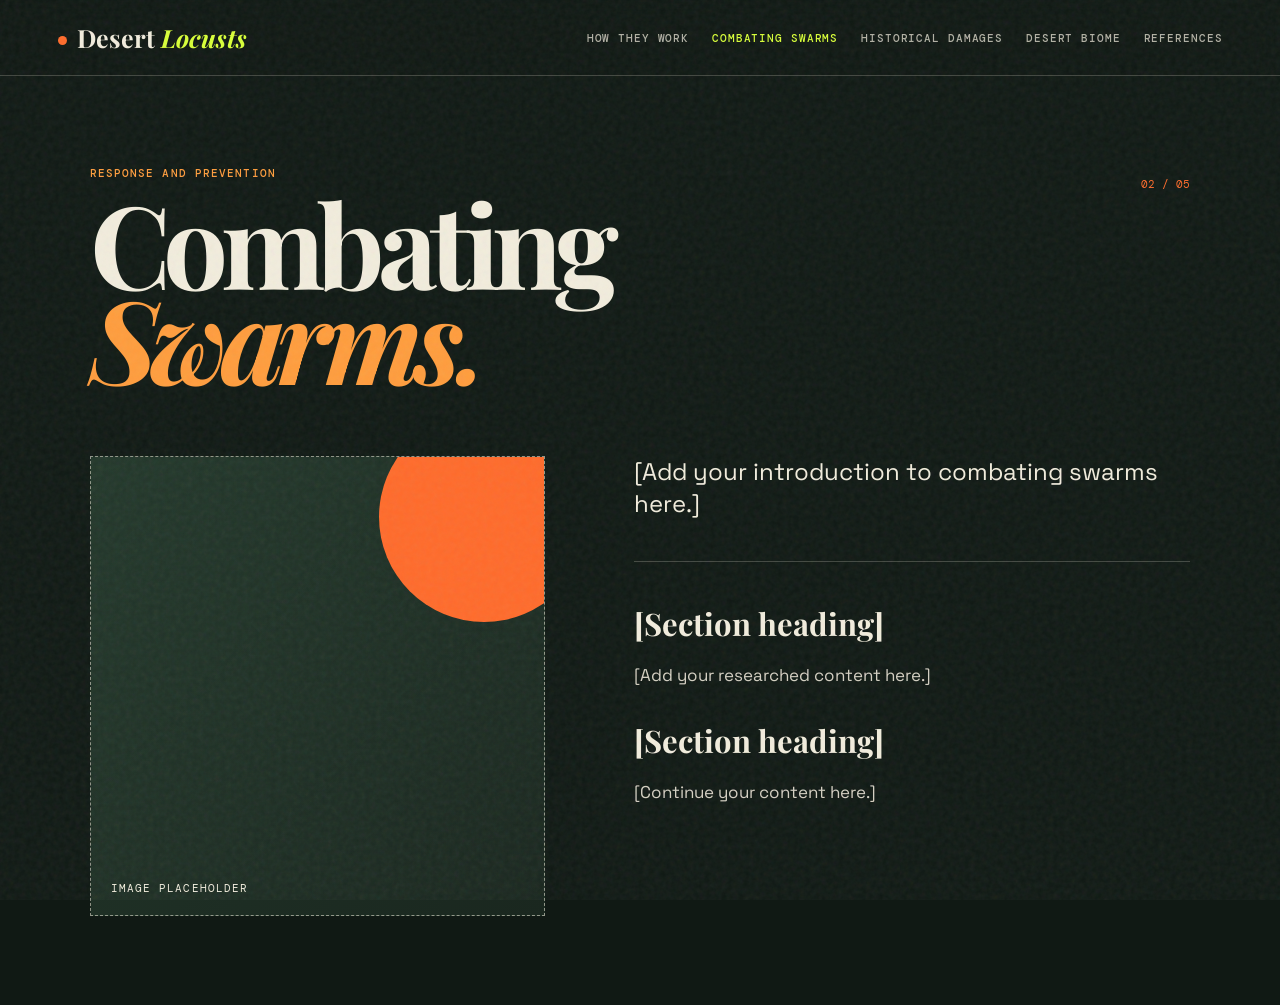
==== combating-swarms.html @ 963874e3 "Split locust topics into separate pages" ====
<!doctype html><html lang="en"><head><meta charset="UTF-8" /><meta name="viewport" content="width=device-width, initial-scale=1.0" /><title>Combating Swarms | Desert Locusts</title><link rel="preconnect" href="https://fonts.googleapis.com" /><link rel="preconnect" href="https://fonts.gstatic.com" crossorigin /><link href="https://fonts.googleapis.com/css2?family=DM+Mono:wght@400;500&family=Playfair+Display:ital,wght@0,600;0,700;0,800;1,600&family=Space+Grotesk:wght@400;500;600;700&display=swap" rel="stylesheet" /><link rel="stylesheet" href="styles.css" /></head><body><div class="grain" aria-hidden="true"></div><header class="site-header"><a class="brand" href="index.html"><span class="brand-dot"></span>Desert <em>Locusts</em></a><button class="menu-toggle" aria-expanded="false" aria-controls="site-nav">Menu <span>+</span></button><nav id="site-nav" aria-label="Main navigation"><a href="how-locusts-work.html">How they work</a><a class="active" href="combating-swarms.html">Combating swarms</a><a href="historical-damages.html">Historical damages</a><a href="desert-biome.html">Desert biome</a><a href="references.html">References</a></nav></header><main><section class="page active detail-page orange"><p class="page-number">02 / 05</p><p class="eyebrow">Response and prevention</p><h1>Combating<br /><em>Swarms.</em></h1><div class="content-layout"><div class="image-placeholder tall"><span>Image placeholder</span></div><div class="content-placeholder"><p class="lede">[Add your introduction to combating swarms here.]</p><hr /><h2>[Section heading]</h2><p>[Add your researched content here.]</p><h2>[Section heading]</h2><p>[Continue your content here.]</p></div></div></section></main><script src="script.js"></script></body></html>
---- styles.css ----
:root{--ink:#101914;--cream:#f2eddd;--lime:#d8ff38;--orange:#ff6b2b;--pink:#ff5d9b;--blue:#63b8ff;--line:rgba(242,237,221,.22)}*{box-sizing:border-box}html{scroll-behavior:smooth}body{margin:0;background:var(--ink);color:var(--cream);font-family:"Space Grotesk",sans-serif}.grain{position:fixed;inset:0;pointer-events:none;z-index:20;opacity:.13;background-image:url("data:image/svg+xml,%3Csvg viewBox='0 0 180 180' xmlns='http://www.w3.org/2000/svg'%3E%3Cfilter id='n'%3E%3CfeTurbulence type='fractalNoise' baseFrequency='.9' numOctaves='3' stitchTiles='stitch'/%3E%3C/filter%3E%3Crect width='100%25' height='100%25' filter='url(%23n)' opacity='.55'/%3E%3C/svg%3E")}.site-header{height:76px;padding:0 4.5vw;border-bottom:1px solid var(--line);display:flex;align-items:center;justify-content:space-between;position:sticky;top:0;background:rgba(16,25,20,.88);backdrop-filter:blur(14px);z-index:10}.brand{color:var(--cream);text-decoration:none;font:700 25px "Playfair Display",serif}.brand em{color:var(--lime)}.brand-dot{display:inline-block;width:9px;height:9px;background:var(--orange);border-radius:50%;margin:0 10px 3px 0}nav{display:flex;gap:23px}nav a{color:var(--cream);text-transform:uppercase;letter-spacing:.08em;font:500 11px "DM Mono",monospace;text-decoration:none;opacity:.72}nav a:hover,nav a.active{color:var(--lime);opacity:1}.menu-toggle{display:none}.page{display:none;min-height:calc(100vh - 76px)}.page.active{display:block}.hero{padding:7vw 7vw 0;overflow:hidden}.eyebrow{margin:0 0 15px;color:var(--lime);font:500 11px "DM Mono",monospace;letter-spacing:.1em;text-transform:uppercase}.eyebrow span{width:22px;height:1px;background:currentColor;display:inline-block;margin:0 8px 3px 0}.hero-grid{display:grid;grid-template-columns:1.1fr .9fr;gap:6vw;align-items:center}.hero h1,.detail-page h1{font:700 clamp(66px,10vw,154px)/.83 "Playfair Display",serif;letter-spacing:-.065em;margin:0}.hero h1 em,.detail-page h1 em{color:var(--lime);font-style:italic}.lede{font-size:clamp(18px,2vw,24px);line-height:1.35;margin:35px 0;max-width:540px}.round-link{display:inline-flex;align-items:center;gap:24px;color:var(--ink);background:var(--lime);padding:13px 14px 13px 20px;text-decoration:none;border-radius:99px;font-weight:700}.round-link b{font-size:24px;line-height:.7}.placeholder-art{height:min(45vw,560px);margin:0;position:relative;overflow:hidden;background:#2a3d30;border-radius:220px 220px 0 0;border:1px solid var(--line)}.sun{position:absolute;top:12%;right:17%;width:33%;aspect-ratio:1;border-radius:50%;background:var(--orange);box-shadow:0 0 0 18px rgba(255,107,43,.13)}.dune{position:absolute;width:150%;height:38%;border-radius:50%;background:#b2c531;bottom:-17%;left:-30%;transform:rotate(-10deg)}.dune-two{background:#52673e;bottom:-31%;left:-5%;transform:rotate(9deg)}.locust{position:absolute;width:29%;height:42%;left:31%;top:29%;border-radius:50% 55% 40% 50%;background:var(--cream);transform:rotate(-20deg);box-shadow:55px 52px 0 -38px var(--cream),-58px 47px 0 -41px var(--cream)}.locust:before,.locust:after{content:"";position:absolute;background:var(--cream);width:120%;height:6px;top:40%;left:-90%;transform:rotate(-45deg);transform-origin:right}.locust:after{left:78%;transform:rotate(34deg)}.locust i{position:absolute;background:var(--ink);border-radius:50%;width:10px;height:10px;right:16%;top:16%}.placeholder-art figcaption{position:absolute;bottom:19px;left:21px;font:11px "DM Mono",monospace;text-transform:uppercase}.placeholder-art figcaption span{margin-left:24px;color:var(--lime)}.inquiry-card{border-top:1px solid var(--line);border-bottom:1px solid var(--line);padding:25px 0;margin-top:50px;display:flex;gap:7vw;align-items:center}.inquiry-card .eyebrow{margin:0;min-width:145px}.inquiry-card p:last-child{margin:0;font:600 clamp(18px,2vw,29px)/1.18 "Playfair Display",serif}.gateway{padding:10vw 7vw;display:grid;grid-template-columns:.8fr 1.2fr;gap:7vw;background:#18271c}.gateway h2{font:700 clamp(48px,5vw,76px)/.9 "Playfair Display",serif;margin:0;letter-spacing:-.05em}.gateway h2 em{color:var(--orange)}.topic-grid{border-top:1px solid var(--line)}.topic-grid a{display:grid;grid-template-columns:45px 1fr 25px;gap:10px;padding:20px 0;border-bottom:1px solid var(--line);color:var(--cream);text-decoration:none;font-size:19px;font-weight:600}.topic-grid a:hover{color:var(--lime);padding-left:8px}.topic-grid span{font:11px "DM Mono",monospace;color:var(--orange);padding-top:5px}.topic-grid b{text-align:right}.home-footer{display:flex;justify-content:space-between;padding:25px 7vw;font:11px "DM Mono",monospace;text-transform:uppercase;letter-spacing:.08em}.home-footer p{margin:0}.home-footer strong{color:var(--lime)}.home-footer span{color:var(--orange);margin:0 8px}.detail-page{padding:7vw;position:relative;background:var(--ink)}.detail-page .page-number{position:absolute;right:7vw;top:7vw;color:var(--orange);font:11px "DM Mono",monospace}.detail-page h1{font-size:clamp(58px,9vw,132px);margin-bottom:70px}.content-layout{display:grid;grid-template-columns:.9fr 1.1fr;gap:7vw;align-items:start}.image-placeholder{min-height:460px;border:1px dashed rgba(242,237,221,.55);background:linear-gradient(135deg,#23382b,#1a271f);position:relative;overflow:hidden}.image-placeholder:before{content:"";position:absolute;width:210px;height:210px;border-radius:50%;background:var(--orange);right:-45px;top:-45px}.image-placeholder span{position:absolute;bottom:20px;left:20px;font:11px "DM Mono",monospace;text-transform:uppercase;letter-spacing:.1em}.content-placeholder{max-width:650px}.content-placeholder .lede{margin-top:0}.content-placeholder hr{border:0;border-top:1px solid var(--line);margin:40px 0}.content-placeholder h2{font:700 31px "Playfair Display",serif;margin:30px 0 9px}.content-placeholder p:not(.lede){font-size:17px;line-height:1.7;color:#d5d0c3}.orange{--lime:#ff9d3d}.pink{--lime:#ff7bb0}.blue{--lime:#7ac5ff}.references{min-height:100vh}.reference-box{max-width:900px;border-top:1px solid var(--line);padding-top:20px}.reference-box ol{margin:42px 0 0;padding:0;list-style-position:inside;border-top:1px solid var(--line)}.reference-box li{padding:19px 0;border-bottom:1px solid var(--line);font:15px/1.5 "DM Mono",monospace;color:#d5d0c3}
@media(max-width:800px){.site-header{height:65px;padding:0 6vw}.brand{font-size:22px}.menu-toggle{display:block;background:none;border:0;color:var(--cream);font:500 11px "DM Mono",monospace;text-transform:uppercase;letter-spacing:.1em}.menu-toggle span{color:var(--lime);font-size:20px;margin-left:5px}nav{display:none;position:absolute;top:65px;left:0;right:0;background:var(--ink);padding:20px 6vw 26px;flex-direction:column;border-bottom:1px solid var(--line)}nav.open{display:flex}.page{min-height:calc(100vh - 65px)}.hero{padding:15vw 6vw 0}.hero-grid,.gateway,.content-layout{grid-template-columns:1fr;gap:42px}.hero h1{font-size:clamp(65px,19vw,110px)}.placeholder-art{height:90vw;max-height:500px}.inquiry-card{display:block;margin-top:36px}.inquiry-card .eyebrow{margin-bottom:13px}.gateway{padding:18vw 6vw}.home-footer{padding:22px 6vw;gap:15px;flex-direction:column}.detail-page{padding:15vw 6vw}.detail-page .page-number{right:6vw;top:15vw}.detail-page h1{font-size:clamp(50px,14vw,82px);margin-bottom:45px;padding-top:25px}.image-placeholder{min-height:270px}.content-placeholder h2{font-size:27px}}
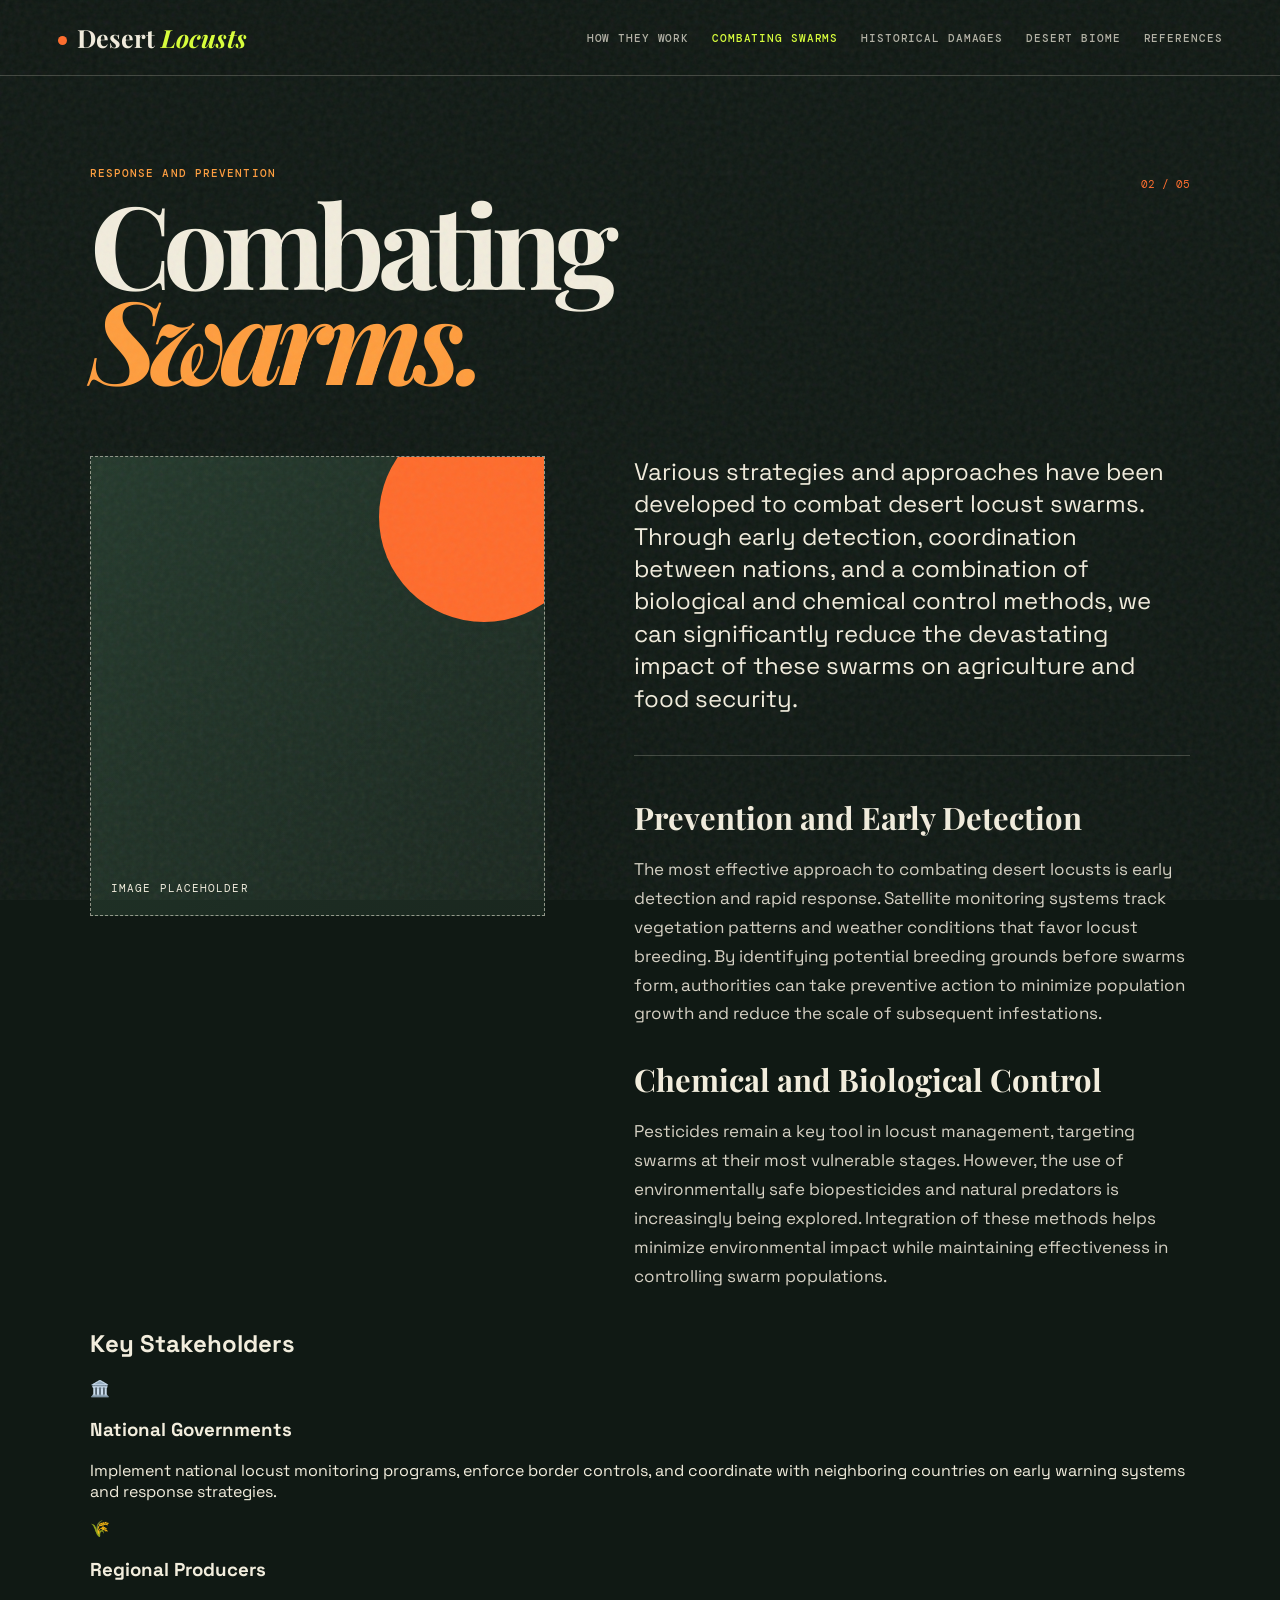
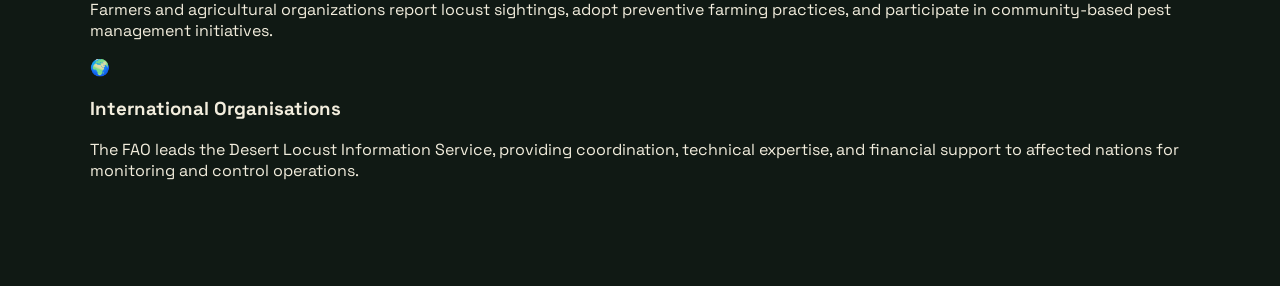
==== commit 469b1447: "Remake combating swarms page with stakeholders section" ====
--- a/combating-swarms.html
+++ b/combating-swarms.html
@@ -1 +1,83 @@
-<!doctype html><html lang="en"><head><meta charset="UTF-8" /><meta name="viewport" content="width=device-width, initial-scale=1.0" /><title>Combating Swarms | Desert Locusts</title><link rel="preconnect" href="https://fonts.googleapis.com" /><link rel="preconnect" href="https://fonts.gstatic.com" crossorigin /><link href="https://fonts.googleapis.com/css2?family=DM+Mono:wght@400;500&family=Playfair+Display:ital,wght@0,600;0,700;0,800;1,600&family=Space+Grotesk:wght@400;500;600;700&display=swap" rel="stylesheet" /><link rel="stylesheet" href="styles.css" /></head><body><div class="grain" aria-hidden="true"></div><header class="site-header"><a class="brand" href="index.html"><span class="brand-dot"></span>Desert <em>Locusts</em></a><button class="menu-toggle" aria-expanded="false" aria-controls="site-nav">Menu <span>+</span></button><nav id="site-nav" aria-label="Main navigation"><a href="how-locusts-work.html">How they work</a><a class="active" href="combating-swarms.html">Combating swarms</a><a href="historical-damages.html">Historical damages</a><a href="desert-biome.html">Desert biome</a><a href="references.html">References</a></nav></header><main><section class="page active detail-page orange"><p class="page-number">02 / 05</p><p class="eyebrow">Response and prevention</p><h1>Combating<br /><em>Swarms.</em></h1><div class="content-layout"><div class="image-placeholder tall"><span>Image placeholder</span></div><div class="content-placeholder"><p class="lede">[Add your introduction to combating swarms here.]</p><hr /><h2>[Section heading]</h2><p>[Add your researched content here.]</p><h2>[Section heading]</h2><p>[Continue your content here.]</p></div></div></section></main><script src="script.js"></script></body></html>
+<!doctype html>
+<html lang="en">
+  <head>
+    <meta charset="UTF-8" />
+    <meta name="viewport" content="width=device-width, initial-scale=1.0" />
+    <title>Combating Swarms | Desert Locusts</title>
+    <link rel="preconnect" href="https://fonts.googleapis.com" />
+    <link rel="preconnect" href="https://fonts.gstatic.com" crossorigin />
+    <link href="https://fonts.googleapis.com/css2?family=DM+Mono:wght@400;500&family=Playfair+Display:ital,wght@0,600;0,700;0,800;1,600&family=Space+Grotesk:wght@400;500;600;700&display=swap" rel="stylesheet" />
+    <link rel="stylesheet" href="styles.css" />
+  </head>
+  <body>
+    <div class="grain" aria-hidden="true"></div>
+    <header class="site-header">
+      <a class="brand" href="index.html"><span class="brand-dot"></span>Desert <em>Locusts</em></a>
+      <button class="menu-toggle" aria-expanded="false" aria-controls="site-nav">Menu <span>+</span></button>
+      <nav id="site-nav" aria-label="Main navigation">
+        <a href="how-locusts-work.html">How they work</a>
+        <a class="active" href="combating-swarms.html">Combating swarms</a>
+        <a href="historical-damages.html">Historical damages</a>
+        <a href="desert-biome.html">Desert biome</a>
+        <a href="references.html">References</a>
+      </nav>
+    </header>
+
+    <main>
+      <section class="page active detail-page orange">
+        <p class="page-number">02 / 05</p>
+        <p class="eyebrow">Response and prevention</p>
+        <h1>Combating<br /><em>Swarms.</em></h1>
+        
+        <div class="content-layout">
+          <div class="image-placeholder tall">
+            <span>Image placeholder</span>
+          </div>
+          <div class="content-placeholder">
+            <p class="lede">Various strategies and approaches have been developed to combat desert locust swarms. Through early detection, coordination between nations, and a combination of biological and chemical control methods, we can significantly reduce the devastating impact of these swarms on agriculture and food security.</p>
+            
+            <hr />
+            
+            <h2>Prevention and Early Detection</h2>
+            <p>The most effective approach to combating desert locusts is early detection and rapid response. Satellite monitoring systems track vegetation patterns and weather conditions that favor locust breeding. By identifying potential breeding grounds before swarms form, authorities can take preventive action to minimize population growth and reduce the scale of subsequent infestations.</p>
+            
+            <h2>Chemical and Biological Control</h2>
+            <p>Pesticides remain a key tool in locust management, targeting swarms at their most vulnerable stages. However, the use of environmentally safe biopesticides and natural predators is increasingly being explored. Integration of these methods helps minimize environmental impact while maintaining effectiveness in controlling swarm populations.</p>
+          </div>
+        </div>
+
+        <!-- Stakeholders Section -->
+        <section class="stakeholders-section">
+          <h2>Key Stakeholders</h2>
+          <div class="stakeholders-grid">
+            <div class="stakeholder-card">
+              <div class="stakeholder-icon national-govt">
+                <span>🏛️</span>
+              </div>
+              <h3>National Governments</h3>
+              <p>Implement national locust monitoring programs, enforce border controls, and coordinate with neighboring countries on early warning systems and response strategies.</p>
+            </div>
+            
+            <div class="stakeholder-card">
+              <div class="stakeholder-icon regional-producers">
+                <span>🌾</span>
+              </div>
+              <h3>Regional Producers</h3>
+              <p>Farmers and agricultural organizations report locust sightings, adopt preventive farming practices, and participate in community-based pest management initiatives.</p>
+            </div>
+            
+            <div class="stakeholder-card">
+              <div class="stakeholder-icon intl-orgs">
+                <span>🌍</span>
+              </div>
+              <h3>International Organisations</h3>
+              <p>The FAO leads the Desert Locust Information Service, providing coordination, technical expertise, and financial support to affected nations for monitoring and control operations.</p>
+            </div>
+          </div>
+        </section>
+
+      </section>
+    </main>
+    <script src="script.js"></script>
+  </body>
+</html>
--- a/styles.css
+++ b/styles.css
@@ -1,2 +1,72 @@
 :root{--ink:#101914;--cream:#f2eddd;--lime:#d8ff38;--orange:#ff6b2b;--pink:#ff5d9b;--blue:#63b8ff;--line:rgba(242,237,221,.22)}*{box-sizing:border-box}html{scroll-behavior:smooth}body{margin:0;background:var(--ink);color:var(--cream);font-family:"Space Grotesk",sans-serif}.grain{position:fixed;inset:0;pointer-events:none;z-index:20;opacity:.13;background-image:url("data:image/svg+xml,%3Csvg viewBox='0 0 180 180' xmlns='http://www.w3.org/2000/svg'%3E%3Cfilter id='n'%3E%3CfeTurbulence type='fractalNoise' baseFrequency='.9' numOctaves='3' stitchTiles='stitch'/%3E%3C/filter%3E%3Crect width='100%25' height='100%25' filter='url(%23n)' opacity='.55'/%3E%3C/svg%3E")}.site-header{height:76px;padding:0 4.5vw;border-bottom:1px solid var(--line);display:flex;align-items:center;justify-content:space-between;position:sticky;top:0;background:rgba(16,25,20,.88);backdrop-filter:blur(14px);z-index:10}.brand{color:var(--cream);text-decoration:none;font:700 25px "Playfair Display",serif}.brand em{color:var(--lime)}.brand-dot{display:inline-block;width:9px;height:9px;background:var(--orange);border-radius:50%;margin:0 10px 3px 0}nav{display:flex;gap:23px}nav a{color:var(--cream);text-transform:uppercase;letter-spacing:.08em;font:500 11px "DM Mono",monospace;text-decoration:none;opacity:.72}nav a:hover,nav a.active{color:var(--lime);opacity:1}.menu-toggle{display:none}.page{display:none;min-height:calc(100vh - 76px)}.page.active{display:block}.hero{padding:7vw 7vw 0;overflow:hidden}.eyebrow{margin:0 0 15px;color:var(--lime);font:500 11px "DM Mono",monospace;letter-spacing:.1em;text-transform:uppercase}.eyebrow span{width:22px;height:1px;background:currentColor;display:inline-block;margin:0 8px 3px 0}.hero-grid{display:grid;grid-template-columns:1.1fr .9fr;gap:6vw;align-items:center}.hero h1,.detail-page h1{font:700 clamp(66px,10vw,154px)/.83 "Playfair Display",serif;letter-spacing:-.065em;margin:0}.hero h1 em,.detail-page h1 em{color:var(--lime);font-style:italic}.lede{font-size:clamp(18px,2vw,24px);line-height:1.35;margin:35px 0;max-width:540px}.round-link{display:inline-flex;align-items:center;gap:24px;color:var(--ink);background:var(--lime);padding:13px 14px 13px 20px;text-decoration:none;border-radius:99px;font-weight:700}.round-link b{font-size:24px;line-height:.7}.placeholder-art{height:min(45vw,560px);margin:0;position:relative;overflow:hidden;background:#2a3d30;border-radius:220px 220px 0 0;border:1px solid var(--line)}.sun{position:absolute;top:12%;right:17%;width:33%;aspect-ratio:1;border-radius:50%;background:var(--orange);box-shadow:0 0 0 18px rgba(255,107,43,.13)}.dune{position:absolute;width:150%;height:38%;border-radius:50%;background:#b2c531;bottom:-17%;left:-30%;transform:rotate(-10deg)}.dune-two{background:#52673e;bottom:-31%;left:-5%;transform:rotate(9deg)}.locust{position:absolute;width:29%;height:42%;left:31%;top:29%;border-radius:50% 55% 40% 50%;background:var(--cream);transform:rotate(-20deg);box-shadow:55px 52px 0 -38px var(--cream),-58px 47px 0 -41px var(--cream)}.locust:before,.locust:after{content:"";position:absolute;background:var(--cream);width:120%;height:6px;top:40%;left:-90%;transform:rotate(-45deg);transform-origin:right}.locust:after{left:78%;transform:rotate(34deg)}.locust i{position:absolute;background:var(--ink);border-radius:50%;width:10px;height:10px;right:16%;top:16%}.placeholder-art figcaption{position:absolute;bottom:19px;left:21px;font:11px "DM Mono",monospace;text-transform:uppercase}.placeholder-art figcaption span{margin-left:24px;color:var(--lime)}.inquiry-card{border-top:1px solid var(--line);border-bottom:1px solid var(--line);padding:25px 0;margin-top:50px;display:flex;gap:7vw;align-items:center}.inquiry-card .eyebrow{margin:0;min-width:145px}.inquiry-card p:last-child{margin:0;font:600 clamp(18px,2vw,29px)/1.18 "Playfair Display",serif}.gateway{padding:10vw 7vw;display:grid;grid-template-columns:.8fr 1.2fr;gap:7vw;background:#18271c}.gateway h2{font:700 clamp(48px,5vw,76px)/.9 "Playfair Display",serif;margin:0;letter-spacing:-.05em}.gateway h2 em{color:var(--orange)}.topic-grid{border-top:1px solid var(--line)}.topic-grid a{display:grid;grid-template-columns:45px 1fr 25px;gap:10px;padding:20px 0;border-bottom:1px solid var(--line);color:var(--cream);text-decoration:none;font-size:19px;font-weight:600}.topic-grid a:hover{color:var(--lime);padding-left:8px}.topic-grid span{font:11px "DM Mono",monospace;color:var(--orange);padding-top:5px}.topic-grid b{text-align:right}.home-footer{display:flex;justify-content:space-between;padding:25px 7vw;font:11px "DM Mono",monospace;text-transform:uppercase;letter-spacing:.08em}.home-footer p{margin:0}.home-footer strong{color:var(--lime)}.home-footer span{color:var(--orange);margin:0 8px}.detail-page{padding:7vw;position:relative;background:var(--ink)}.detail-page .page-number{position:absolute;right:7vw;top:7vw;color:var(--orange);font:11px "DM Mono",monospace}.detail-page h1{font-size:clamp(58px,9vw,132px);margin-bottom:70px}.content-layout{display:grid;grid-template-columns:.9fr 1.1fr;gap:7vw;align-items:start}.image-placeholder{min-height:460px;border:1px dashed rgba(242,237,221,.55);background:linear-gradient(135deg,#23382b,#1a271f);position:relative;overflow:hidden}.image-placeholder:before{content:"";position:absolute;width:210px;height:210px;border-radius:50%;background:var(--orange);right:-45px;top:-45px}.image-placeholder span{position:absolute;bottom:20px;left:20px;font:11px "DM Mono",monospace;text-transform:uppercase;letter-spacing:.1em}.content-placeholder{max-width:650px}.content-placeholder .lede{margin-top:0}.content-placeholder hr{border:0;border-top:1px solid var(--line);margin:40px 0}.content-placeholder h2{font:700 31px "Playfair Display",serif;margin:30px 0 9px}.content-placeholder p:not(.lede){font-size:17px;line-height:1.7;color:#d5d0c3}.orange{--lime:#ff9d3d}.pink{--lime:#ff7bb0}.blue{--lime:#7ac5ff}.references{min-height:100vh}.reference-box{max-width:900px;border-top:1px solid var(--line);padding-top:20px}.reference-box ol{margin:42px 0 0;padding:0;list-style-position:inside;border-top:1px solid var(--line)}.reference-box li{padding:19px 0;border-bottom:1px solid var(--line);font:15px/1.5 "DM Mono",monospace;color:#d5d0c3}
 @media(max-width:800px){.site-header{height:65px;padding:0 6vw}.brand{font-size:22px}.menu-toggle{display:block;background:none;border:0;color:var(--cream);font:500 11px "DM Mono",monospace;text-transform:uppercase;letter-spacing:.1em}.menu-toggle span{color:var(--lime);font-size:20px;margin-left:5px}nav{display:none;position:absolute;top:65px;left:0;right:0;background:var(--ink);padding:20px 6vw 26px;flex-direction:column;border-bottom:1px solid var(--line)}nav.open{display:flex}.page{min-height:calc(100vh - 65px)}.hero{padding:15vw 6vw 0}.hero-grid,.gateway,.content-layout{grid-template-columns:1fr;gap:42px}.hero h1{font-size:clamp(65px,19vw,110px)}.placeholder-art{height:90vw;max-height:500px}.inquiry-card{display:block;margin-top:36px}.inquiry-card .eyebrow{margin-bottom:13px}.gateway{padding:18vw 6vw}.home-footer{padding:22px 6vw;gap:15px;flex-direction:column}.detail-page{padding:15vw 6vw}.detail-page .page-number{right:6vw;top:15vw}.detail-page h1{font-size:clamp(50px,14vw,82px);margin-bottom:45px;padding-top:25px}.image-placeholder{min-height:270px}.content-placeholder h2{font-size:27px}}
+
+/* Page entrance animations */
+@keyframes fade-up {
+  from { opacity: 0; transform: translateY(28px); }
+  to { opacity: 1; transform: translateY(0); }
+}
+
+@keyframes fade-in {
+  from { opacity: 0; }
+  to { opacity: 1; }
+}
+
+@keyframes reveal-image {
+  from { clip-path: inset(0 0 100% 0); transform: scale(1.06); }
+  to { clip-path: inset(0 0 0 0); transform: scale(1); }
+}
+
+@keyframes drift {
+  0%, 100% { transform: translate3d(0, 0, 0) rotate(-20deg); }
+  50% { transform: translate3d(9px, -13px, 0) rotate(-16deg); }
+}
+
+.site-header { animation: fade-in .7s ease both; }
+.hero > .eyebrow,
+.detail-page > .eyebrow { animation: fade-up .65s .12s cubic-bezier(.22, 1, .36, 1) both; }
+.hero-copy h1,
+.detail-page h1 { animation: fade-up .8s .22s cubic-bezier(.22, 1, .36, 1) both; }
+.hero-copy .lede,
+.content-placeholder .lede { animation: fade-up .75s .39s cubic-bezier(.22, 1, .36, 1) both; }
+.round-link { animation: fade-up .7s .52s cubic-bezier(.22, 1, .36, 1) both; transition: transform .25s ease, box-shadow .25s ease, background-color .25s ease; }
+.round-link:hover { transform: translateY(-4px); box-shadow: 0 12px 26px rgba(216, 255, 56, .22); }
+.hero-art,
+.image-placeholder { animation: reveal-image 1.1s .26s cubic-bezier(.77, 0, .18, 1) both; }
+.locust { animation: drift 5.5s 1.2s ease-in-out infinite; }
+.inquiry-card { animation: fade-up .8s .64s cubic-bezier(.22, 1, .36, 1) both; }
+.gateway { animation: fade-in .85s .26s ease both; }
+.gateway > div:first-child { animation: fade-up .7s .35s cubic-bezier(.22, 1, .36, 1) both; }
+.topic-grid a { animation: fade-up .55s cubic-bezier(.22, 1, .36, 1) both; transition: color .2s ease, padding-left .25s ease, background-color .25s ease; }
+.topic-grid a:nth-child(1) { animation-delay: .42s; }
+.topic-grid a:nth-child(2) { animation-delay: .49s; }
+.topic-grid a:nth-child(3) { animation-delay: .56s; }
+.topic-grid a:nth-child(4) { animation-delay: .63s; }
+.topic-grid a:nth-child(5) { animation-delay: .70s; }
+.topic-grid a:hover { background: rgba(216, 255, 56, .06); }
+.home-footer { animation: fade-in .8s .85s ease both; }
+.detail-page .page-number { animation: fade-in .65s .34s ease both; }
+.content-placeholder hr,
+.content-placeholder h2,
+.content-placeholder p:not(.lede),
+.reference-box { animation: fade-up .65s .52s cubic-bezier(.22, 1, .36, 1) both; }
+.content-placeholder h2 { animation-delay: .61s; }
+.content-placeholder p:not(.lede) { animation-delay: .7s; }
+.reference-box li { animation: fade-up .55s cubic-bezier(.22, 1, .36, 1) both; }
+.reference-box li:nth-child(1) { animation-delay: .45s; }
+.reference-box li:nth-child(2) { animation-delay: .52s; }
+.reference-box li:nth-child(3) { animation-delay: .59s; }
+.reference-box li:nth-child(4) { animation-delay: .66s; }
+.reference-box li:nth-child(5) { animation-delay: .73s; }
+
+.placeholder-art img {
+  width: 100%;
+  height: 100%;
+  display: block;
+  object-fit: cover;
+  object-position: center;
+}
+
+@media (prefers-reduced-motion: reduce) {
+  *, *::before, *::after { animation-duration: .01ms !important; animation-iteration-count: 1 !important; scroll-behavior: auto !important; transition-duration: .01ms !important; }
+}
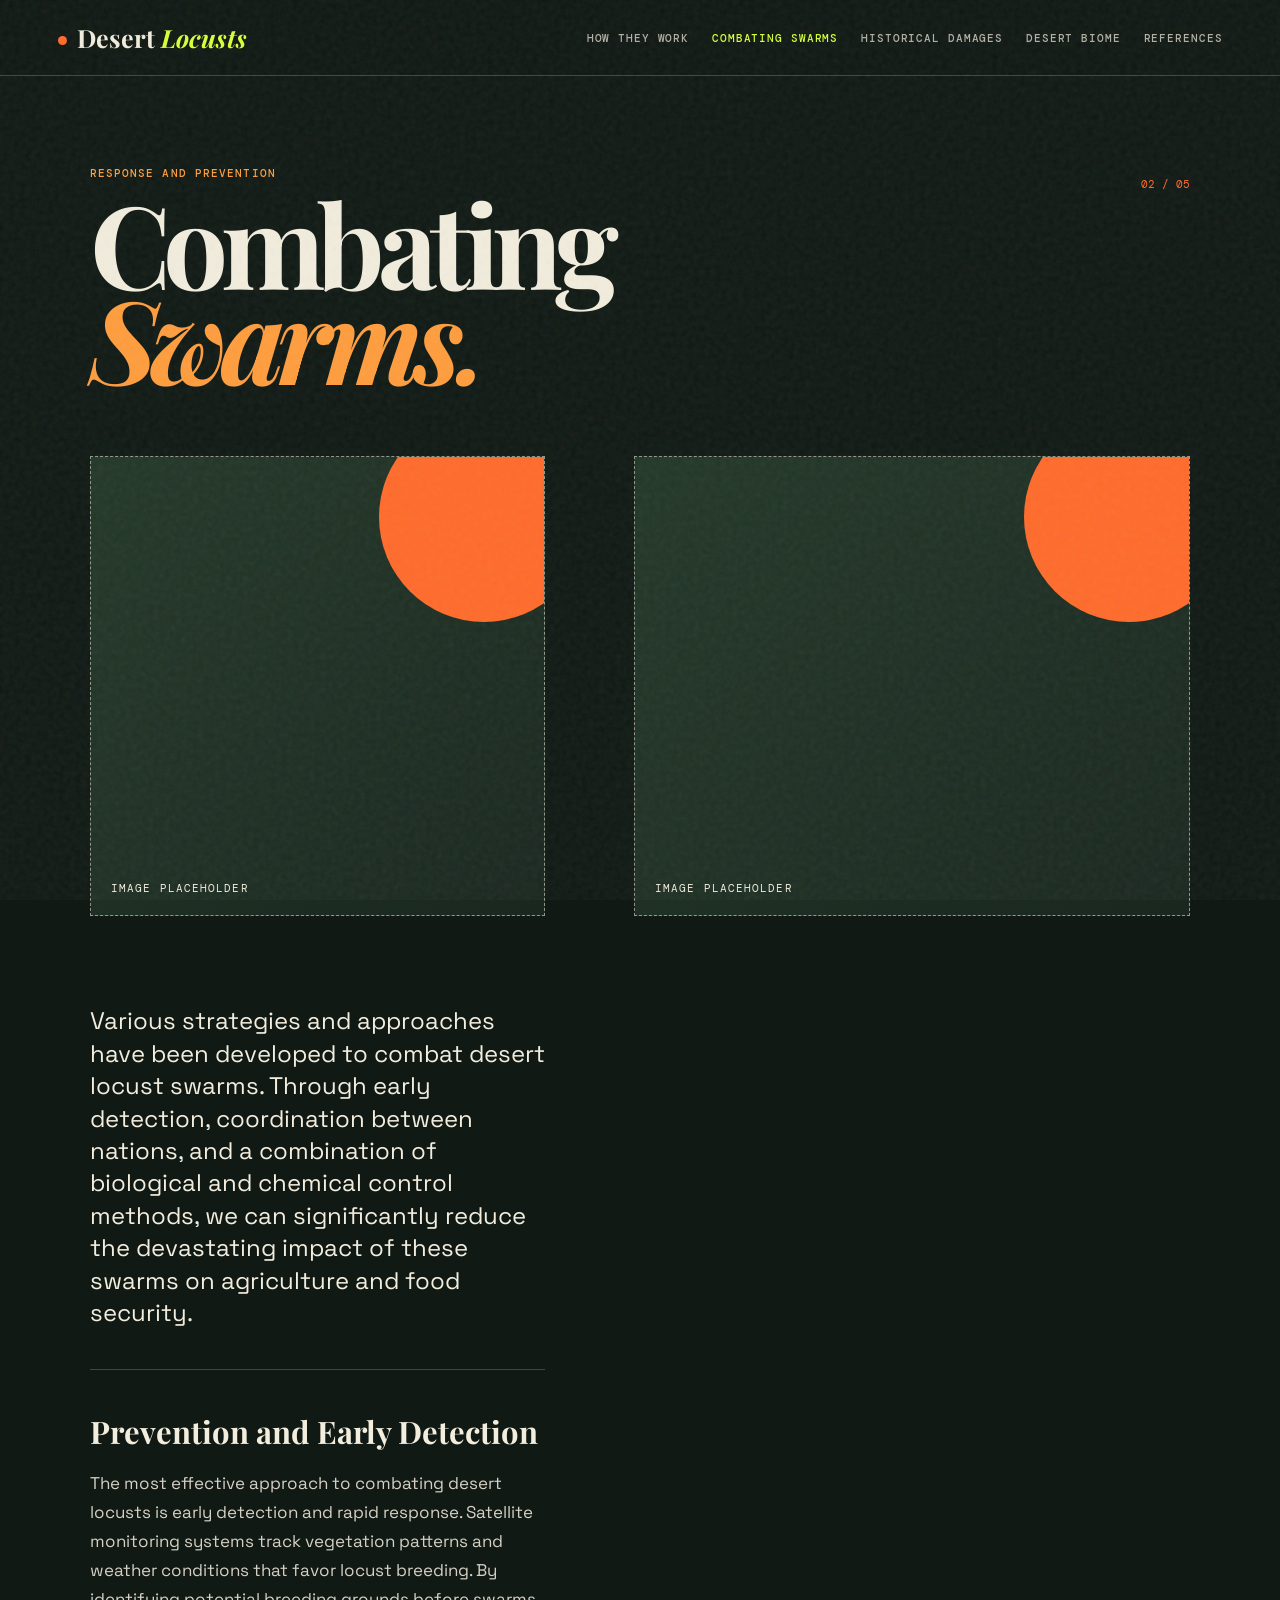
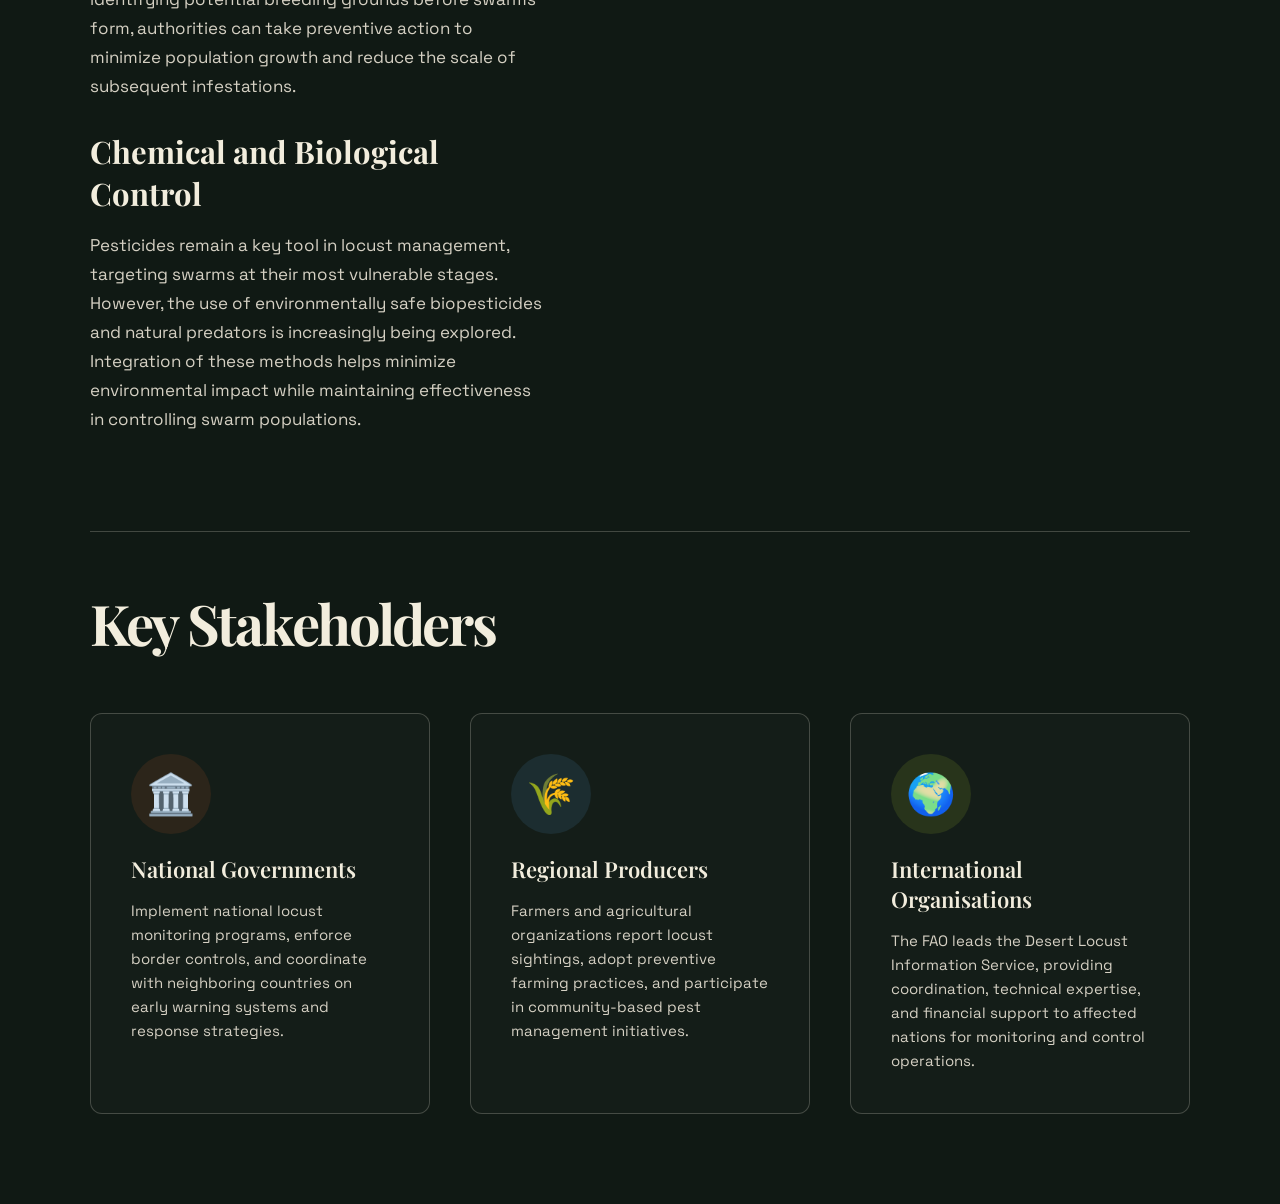
==== commit ddbe2ae8: "Add additional image placeholder in combating-swarms.html" ====
--- a/combating-swarms.html
+++ b/combating-swarms.html
@@ -33,6 +33,10 @@
           <div class="image-placeholder tall">
             <span>Image placeholder</span>
           </div>
+          <div class="image-placeholder tall">
+            <span>Image placeholder</span>
+          </div>
+          
           <div class="content-placeholder">
             <p class="lede">Various strategies and approaches have been developed to combat desert locust swarms. Through early detection, coordination between nations, and a combination of biological and chemical control methods, we can significantly reduce the devastating impact of these swarms on agriculture and food security.</p>
             
--- a/styles.css
+++ b/styles.css
@@ -1,5 +1,8 @@
-:root{--ink:#101914;--cream:#f2eddd;--lime:#d8ff38;--orange:#ff6b2b;--pink:#ff5d9b;--blue:#63b8ff;--line:rgba(242,237,221,.22)}*{box-sizing:border-box}html{scroll-behavior:smooth}body{margin:0;background:var(--ink);color:var(--cream);font-family:"Space Grotesk",sans-serif}.grain{position:fixed;inset:0;pointer-events:none;z-index:20;opacity:.13;background-image:url("data:image/svg+xml,%3Csvg viewBox='0 0 180 180' xmlns='http://www.w3.org/2000/svg'%3E%3Cfilter id='n'%3E%3CfeTurbulence type='fractalNoise' baseFrequency='.9' numOctaves='3' stitchTiles='stitch'/%3E%3C/filter%3E%3Crect width='100%25' height='100%25' filter='url(%23n)' opacity='.55'/%3E%3C/svg%3E")}.site-header{height:76px;padding:0 4.5vw;border-bottom:1px solid var(--line);display:flex;align-items:center;justify-content:space-between;position:sticky;top:0;background:rgba(16,25,20,.88);backdrop-filter:blur(14px);z-index:10}.brand{color:var(--cream);text-decoration:none;font:700 25px "Playfair Display",serif}.brand em{color:var(--lime)}.brand-dot{display:inline-block;width:9px;height:9px;background:var(--orange);border-radius:50%;margin:0 10px 3px 0}nav{display:flex;gap:23px}nav a{color:var(--cream);text-transform:uppercase;letter-spacing:.08em;font:500 11px "DM Mono",monospace;text-decoration:none;opacity:.72}nav a:hover,nav a.active{color:var(--lime);opacity:1}.menu-toggle{display:none}.page{display:none;min-height:calc(100vh - 76px)}.page.active{display:block}.hero{padding:7vw 7vw 0;overflow:hidden}.eyebrow{margin:0 0 15px;color:var(--lime);font:500 11px "DM Mono",monospace;letter-spacing:.1em;text-transform:uppercase}.eyebrow span{width:22px;height:1px;background:currentColor;display:inline-block;margin:0 8px 3px 0}.hero-grid{display:grid;grid-template-columns:1.1fr .9fr;gap:6vw;align-items:center}.hero h1,.detail-page h1{font:700 clamp(66px,10vw,154px)/.83 "Playfair Display",serif;letter-spacing:-.065em;margin:0}.hero h1 em,.detail-page h1 em{color:var(--lime);font-style:italic}.lede{font-size:clamp(18px,2vw,24px);line-height:1.35;margin:35px 0;max-width:540px}.round-link{display:inline-flex;align-items:center;gap:24px;color:var(--ink);background:var(--lime);padding:13px 14px 13px 20px;text-decoration:none;border-radius:99px;font-weight:700}.round-link b{font-size:24px;line-height:.7}.placeholder-art{height:min(45vw,560px);margin:0;position:relative;overflow:hidden;background:#2a3d30;border-radius:220px 220px 0 0;border:1px solid var(--line)}.sun{position:absolute;top:12%;right:17%;width:33%;aspect-ratio:1;border-radius:50%;background:var(--orange);box-shadow:0 0 0 18px rgba(255,107,43,.13)}.dune{position:absolute;width:150%;height:38%;border-radius:50%;background:#b2c531;bottom:-17%;left:-30%;transform:rotate(-10deg)}.dune-two{background:#52673e;bottom:-31%;left:-5%;transform:rotate(9deg)}.locust{position:absolute;width:29%;height:42%;left:31%;top:29%;border-radius:50% 55% 40% 50%;background:var(--cream);transform:rotate(-20deg);box-shadow:55px 52px 0 -38px var(--cream),-58px 47px 0 -41px var(--cream)}.locust:before,.locust:after{content:"";position:absolute;background:var(--cream);width:120%;height:6px;top:40%;left:-90%;transform:rotate(-45deg);transform-origin:right}.locust:after{left:78%;transform:rotate(34deg)}.locust i{position:absolute;background:var(--ink);border-radius:50%;width:10px;height:10px;right:16%;top:16%}.placeholder-art figcaption{position:absolute;bottom:19px;left:21px;font:11px "DM Mono",monospace;text-transform:uppercase}.placeholder-art figcaption span{margin-left:24px;color:var(--lime)}.inquiry-card{border-top:1px solid var(--line);border-bottom:1px solid var(--line);padding:25px 0;margin-top:50px;display:flex;gap:7vw;align-items:center}.inquiry-card .eyebrow{margin:0;min-width:145px}.inquiry-card p:last-child{margin:0;font:600 clamp(18px,2vw,29px)/1.18 "Playfair Display",serif}.gateway{padding:10vw 7vw;display:grid;grid-template-columns:.8fr 1.2fr;gap:7vw;background:#18271c}.gateway h2{font:700 clamp(48px,5vw,76px)/.9 "Playfair Display",serif;margin:0;letter-spacing:-.05em}.gateway h2 em{color:var(--orange)}.topic-grid{border-top:1px solid var(--line)}.topic-grid a{display:grid;grid-template-columns:45px 1fr 25px;gap:10px;padding:20px 0;border-bottom:1px solid var(--line);color:var(--cream);text-decoration:none;font-size:19px;font-weight:600}.topic-grid a:hover{color:var(--lime);padding-left:8px}.topic-grid span{font:11px "DM Mono",monospace;color:var(--orange);padding-top:5px}.topic-grid b{text-align:right}.home-footer{display:flex;justify-content:space-between;padding:25px 7vw;font:11px "DM Mono",monospace;text-transform:uppercase;letter-spacing:.08em}.home-footer p{margin:0}.home-footer strong{color:var(--lime)}.home-footer span{color:var(--orange);margin:0 8px}.detail-page{padding:7vw;position:relative;background:var(--ink)}.detail-page .page-number{position:absolute;right:7vw;top:7vw;color:var(--orange);font:11px "DM Mono",monospace}.detail-page h1{font-size:clamp(58px,9vw,132px);margin-bottom:70px}.content-layout{display:grid;grid-template-columns:.9fr 1.1fr;gap:7vw;align-items:start}.image-placeholder{min-height:460px;border:1px dashed rgba(242,237,221,.55);background:linear-gradient(135deg,#23382b,#1a271f);position:relative;overflow:hidden}.image-placeholder:before{content:"";position:absolute;width:210px;height:210px;border-radius:50%;background:var(--orange);right:-45px;top:-45px}.image-placeholder span{position:absolute;bottom:20px;left:20px;font:11px "DM Mono",monospace;text-transform:uppercase;letter-spacing:.1em}.content-placeholder{max-width:650px}.content-placeholder .lede{margin-top:0}.content-placeholder hr{border:0;border-top:1px solid var(--line);margin:40px 0}.content-placeholder h2{font:700 31px "Playfair Display",serif;margin:30px 0 9px}.content-placeholder p:not(.lede){font-size:17px;line-height:1.7;color:#d5d0c3}.orange{--lime:#ff9d3d}.pink{--lime:#ff7bb0}.blue{--lime:#7ac5ff}.references{min-height:100vh}.reference-box{max-width:900px;border-top:1px solid var(--line);padding-top:20px}.reference-box ol{margin:42px 0 0;padding:0;list-style-position:inside;border-top:1px solid var(--line)}.reference-box li{padding:19px 0;border-bottom:1px solid var(--line);font:15px/1.5 "DM Mono",monospace;color:#d5d0c3}
-@media(max-width:800px){.site-header{height:65px;padding:0 6vw}.brand{font-size:22px}.menu-toggle{display:block;background:none;border:0;color:var(--cream);font:500 11px "DM Mono",monospace;text-transform:uppercase;letter-spacing:.1em}.menu-toggle span{color:var(--lime);font-size:20px;margin-left:5px}nav{display:none;position:absolute;top:65px;left:0;right:0;background:var(--ink);padding:20px 6vw 26px;flex-direction:column;border-bottom:1px solid var(--line)}nav.open{display:flex}.page{min-height:calc(100vh - 65px)}.hero{padding:15vw 6vw 0}.hero-grid,.gateway,.content-layout{grid-template-columns:1fr;gap:42px}.hero h1{font-size:clamp(65px,19vw,110px)}.placeholder-art{height:90vw;max-height:500px}.inquiry-card{display:block;margin-top:36px}.inquiry-card .eyebrow{margin-bottom:13px}.gateway{padding:18vw 6vw}.home-footer{padding:22px 6vw;gap:15px;flex-direction:column}.detail-page{padding:15vw 6vw}.detail-page .page-number{right:6vw;top:15vw}.detail-page h1{font-size:clamp(50px,14vw,82px);margin-bottom:45px;padding-top:25px}.image-placeholder{min-height:270px}.content-placeholder h2{font-size:27px}}
+:root{--ink:#101914;--cream:#f2eddd;--lime:#d8ff38;--orange:#ff6b2b;--pink:#ff5d9b;--blue:#63b8ff;--line:rgba(242,237,221,.22)}*{box-sizing:border-box}html{scroll-behavior:smooth}body{margin:0;background:var(--ink);color:var(--cream);font-family:"Space Grotesk",sans-serif}.grain{position:fixed;inset:0;pointer-events:none;z-index:20;opacity:.13;background-image:url("data:image/svg+xml,%3Csvg viewBox='0 0 180 180' xmlns='http://www.w3.org/2000/svg'%3E%3Cfilter id='n'%3E%3CfeTurbulence type='fractalNoise' baseFrequency='.9' numOctaves='3' stitchTiles='stitch'/%3E%3C/filter%3E%3Crect width='100%' height='100%' filter='url(%23n)' opacity='.55'/%3E%3C/svg%3E")}.site-header{height:76px;padding:0 4.5vw;border-bottom:1px solid var(--line);display:flex;align-items:center;justify-content:space-between;position:sticky;top:0;background:rgba(16,25,20,.88);backdrop-filter:blur(14px);z-index:10}.brand{color:var(--cream);text-decoration:none;font:700 25px "Playfair Display",serif}.brand em{color:var(--lime)}.brand-dot{display:inline-block;width:9px;height:9px;background:var(--orange);border-radius:50%;margin:0 10px 3px 0}nav{display:flex;gap:23px}nav a{color:var(--cream);text-transform:uppercase;letter-spacing:.08em;font:500 11px "DM Mono",monospace;text-decoration:none;opacity:.72}nav a:hover,nav a.active{color:var(--lime);opacity:1}.menu-toggle{display:none}.page{display:none;min-height:calc(100vh - 76px)}.page.active{display:block}.hero{padding:7vw 7vw 0;overflow:hidden}.eyebrow{margin:0 0 15px;color:var(--lime);font:500 11px "DM Mono",monospace;letter-spacing:.1em;text-transform:uppercase}.eyebrow span{width:22px;height:1px;background:currentColor;display:inline-block;margin:0 8px 3px 0}.hero-grid{display:grid;grid-template-columns:1.1fr .9fr;gap:6vw;align-items:center}.hero h1,.detail-page h1{font:700 clamp(66px,10vw,154px)/.83 "Playfair Display",serif;letter-spacing:-.065em;margin:0}.hero h1 em,.detail-page h1 em{color:var(--lime);font-style:italic}.lede{font-size:clamp(18px,2vw,24px);line-height:1.35;margin:35px 0;max-width:540px}.round-link{display:inline-flex;align-items:center;gap:24px;color:var(--ink);background:var(--lime);padding:13px 14px 13px 20px;text-decoration:none;border-radius:99px;font-weight:700}.round-link b{font-size:24px;line-height:.7}.placeholder-art{height:min(45vw,560px);margin:0;position:relative;overflow:hidden;background:#2a3d30;border-radius:220px 220px 0 0;border:1px solid var(--line)}.sun{position:absolute;top:12%;right:17%;width:33%;aspect-ratio:1;border-radius:50%;background:var(--orange);box-shadow:0 0 0 18px rgba(255,107,43,.13)}.dune{position:absolute;width:150%;height:38%;border-radius:50%;background:#b2c531;bottom:-17%;left:-30%;transform:rotate(-10deg)}.dune-two{background:#526738;bottom:-31%;left:-5%;transform:rotate(9deg)}.locust{position:absolute;width:29%;height:42%;left:31%;top:29%;border-radius:50% 55% 40% 50%;background:var(--cream);transform:rotate(-20deg);box-shadow:55px 52px 0 -38px var(--cream),-58px 47px 0 -41px var(--cream)}.locust:before,.locust:after{content:"";position:absolute;background:var(--cream);width:120%;height:6px;top:40%;left:-90%;transform:rotate(-45deg);transform-origin:right}.locust:after{left:78%;transform:rotate(34deg)}.locust i{position:absolute;background:var(--ink);border-radius:50%;width:10px;height:10px;right:16%;top:16%}.placeholder-art figcaption{position:absolute;bottom:19px;left:21px;font:11px "DM Mono",monospace;text-transform:uppercase}.placeholder-art figcaption span{margin-left:24px;color:var(--lime)}.inquiry-card{border-top:1px solid var(--line);border-bottom:1px solid var(--line);padding:25px 0;margin-top:50px;display:flex;gap:7vw;align-items:center}.inquiry-card .eyebrow{margin:0;min-width:145px}.inquiry-card p:last-child{margin:0;font:600 clamp(18px,2vw,29px)/1.18 "Playfair Display",serif}.gateway{padding:10vw 7vw;display:grid;grid-template-columns:.8fr 1.2fr;gap:7vw;background:#18271c}.gateway h2{font:700 clamp(48px,5vw,76px)/.9 "Playfair Display",serif;margin:0;letter-spacing:-.05em}.gateway h2 em{color:var(--orange)}.topic-grid{border-top:1px solid var(--line)}.topic-grid a{display:grid;grid-template-columns:45px 1fr 25px;gap:10px;padding:20px 0;border-bottom:1px solid var(--line);color:var(--cream);text-decoration:none;font-size:19px;font-weight:600}.topic-grid a:hover{color:var(--lime);padding-left:8px}.topic-grid span{font:11px "DM Mono",monospace;color:var(--orange);padding-top:5px}.topic-grid b{text-align:right}.home-footer{display:flex;justify-content:space-between;padding:25px 7vw;font:11px "DM Mono",monospace;text-transform:uppercase;letter-spacing:.08em}.home-footer p{margin:0}.home-footer strong{color:var(--lime)}.home-footer span{color:var(--orange);margin:0 8px}.detail-page{padding:7vw;position:relative;background:var(--ink)}.detail-page .page-number{position:absolute;right:7vw;top:7vw;color:var(--orange);font:11px "DM Mono",monospace}.detail-page h1{font-size:clamp(58px,9vw,132px);margin-bottom:70px}.content-layout{display:grid;grid-template-columns:.9fr 1.1fr;gap:7vw;align-items:start}.image-placeholder{min-height:460px;border:1px dashed rgba(242,237,221,.55);background:linear-gradient(135deg,#233829,#1a271f);position:relative;overflow:hidden}.image-placeholder:before{content:"";position:absolute;width:210px;height:210px;border-radius:50%;background:var(--orange);right:-45px;top:-45px}.image-placeholder span{position:absolute;bottom:20px;left:20px;font:11px "DM Mono",monospace;text-transform:uppercase;letter-spacing:.1em}.content-placeholder{max-width:650px}.content-placeholder .lede{margin-top:0}.content-placeholder hr{border:0;border-top:1px solid var(--line);margin:40px 0}.content-placeholder h2{font:700 31px "Playfair Display",serif;margin:30px 0 9px}.content-placeholder p:not(.lede){font-size:17px;line-height:1.7;color:#d5d0c3}.orange{--lime:#ff9d3d}.pink{--lime:#ff7bb0}.blue{--lime:#7ac5ff}.reference{min-height:100vh}.reference-box{max-width:900px;border-top:1px solid var(--line);padding-top:20px}.reference-box ol{margin:42px 0 0;padding:0;list-style-position:inside;border-top:1px solid var(--line)}.reference-box li{padding:19px 0;border-bottom:1px solid var(--line);font:15px/1.5 "DM Mono",monospace;color:#d5d0c3}
+/* Stakeholders Section */
+.stakeholders-section{margin-top:80px;padding-top:60px;border-top:1px solid var(--line)}.stakeholders-section h2{font:700 clamp(42px,6vw,56px)/1.1 "Playfair Display",serif;margin:0 0 60px;letter-spacing:-.04em;color:var(--cream)}.stakeholders-grid{display:grid;grid-template-columns:repeat(auto-fit,minmax(280px,1fr));gap:40px}.stakeholder-card{padding:40px;border:1px solid var(--line);border-radius:12px;background:rgba(242,237,221,.02);transition:all .3s ease}.stakeholder-card:hover{background:rgba(216,255,56,.06);border-color:var(--lime)}.stakeholder-icon{width:80px;height:80px;border-radius:50%;display:flex;align-items:center;justify-content:center;font-size:40px;margin-bottom:20px;background:rgba(216,255,56,.1)}.stakeholder-icon.national-govt{background:rgba(255,107,43,.1)}.stakeholder-icon.regional-producers{background:rgba(99,184,255,.1)}.stakeholder-icon.intl-orgs{background:rgba(216,255,56,.1)}.stakeholder-card h3{font:600 22px "Playfair Display",serif;margin:0 0 15px;color:var(--cream)}.stakeholder-card p{font-size:15px;line-height:1.6;color:#d5d0c3;margin:0}
+
+@media(max-width:800px){.site-header{height:65px;padding:0 6vw}.brand{font-size:22px}.menu-toggle{display:block;background:none;border:0;color:var(--cream);font:500 11px "DM Mono",monospace;text-transform:uppercase;letter-spacing:.1em}.menu-toggle span{color:var(--lime);font-size:20px;margin-left:5px}nav{display:none;position:absolute;top:65px;left:0;right:0;background:var(--ink);padding:20px 6vw 26px;flex-direction:column;border-bottom:1px solid var(--line)}nav.open{display:flex}.page{min-height:calc(100vh - 65px)}.hero{padding:15vw 6vw 0}.hero-grid,.gateway,.content-layout{grid-template-columns:1fr;gap:42px}.hero h1{font-size:clamp(65px,19vw,110px)}.placeholder-art{height:90vw;max-height:500px}.inquiry-card{display:block;margin-top:36px}.inquiry-card .eyebrow{margin-bottom:13px}.gateway{padding:18vw 6vw}.home-footer{padding:22px 6vw;gap:15px;flex-direction:column}.detail-page{padding:15vw 6vw}.detail-page .page-number{right:6vw;top:15vw}.detail-page h1{font-size:clamp(50px,14vw,82px);margin-bottom:45px;padding-top:25px}.image-placeholder{min-height:270px}.content-placeholder h2{font-size:27px}.stakeholders-grid{grid-template-columns:1fr}.stakeholder-card{padding:30px}}
 
 /* Page entrance animations */
 @keyframes fade-up {
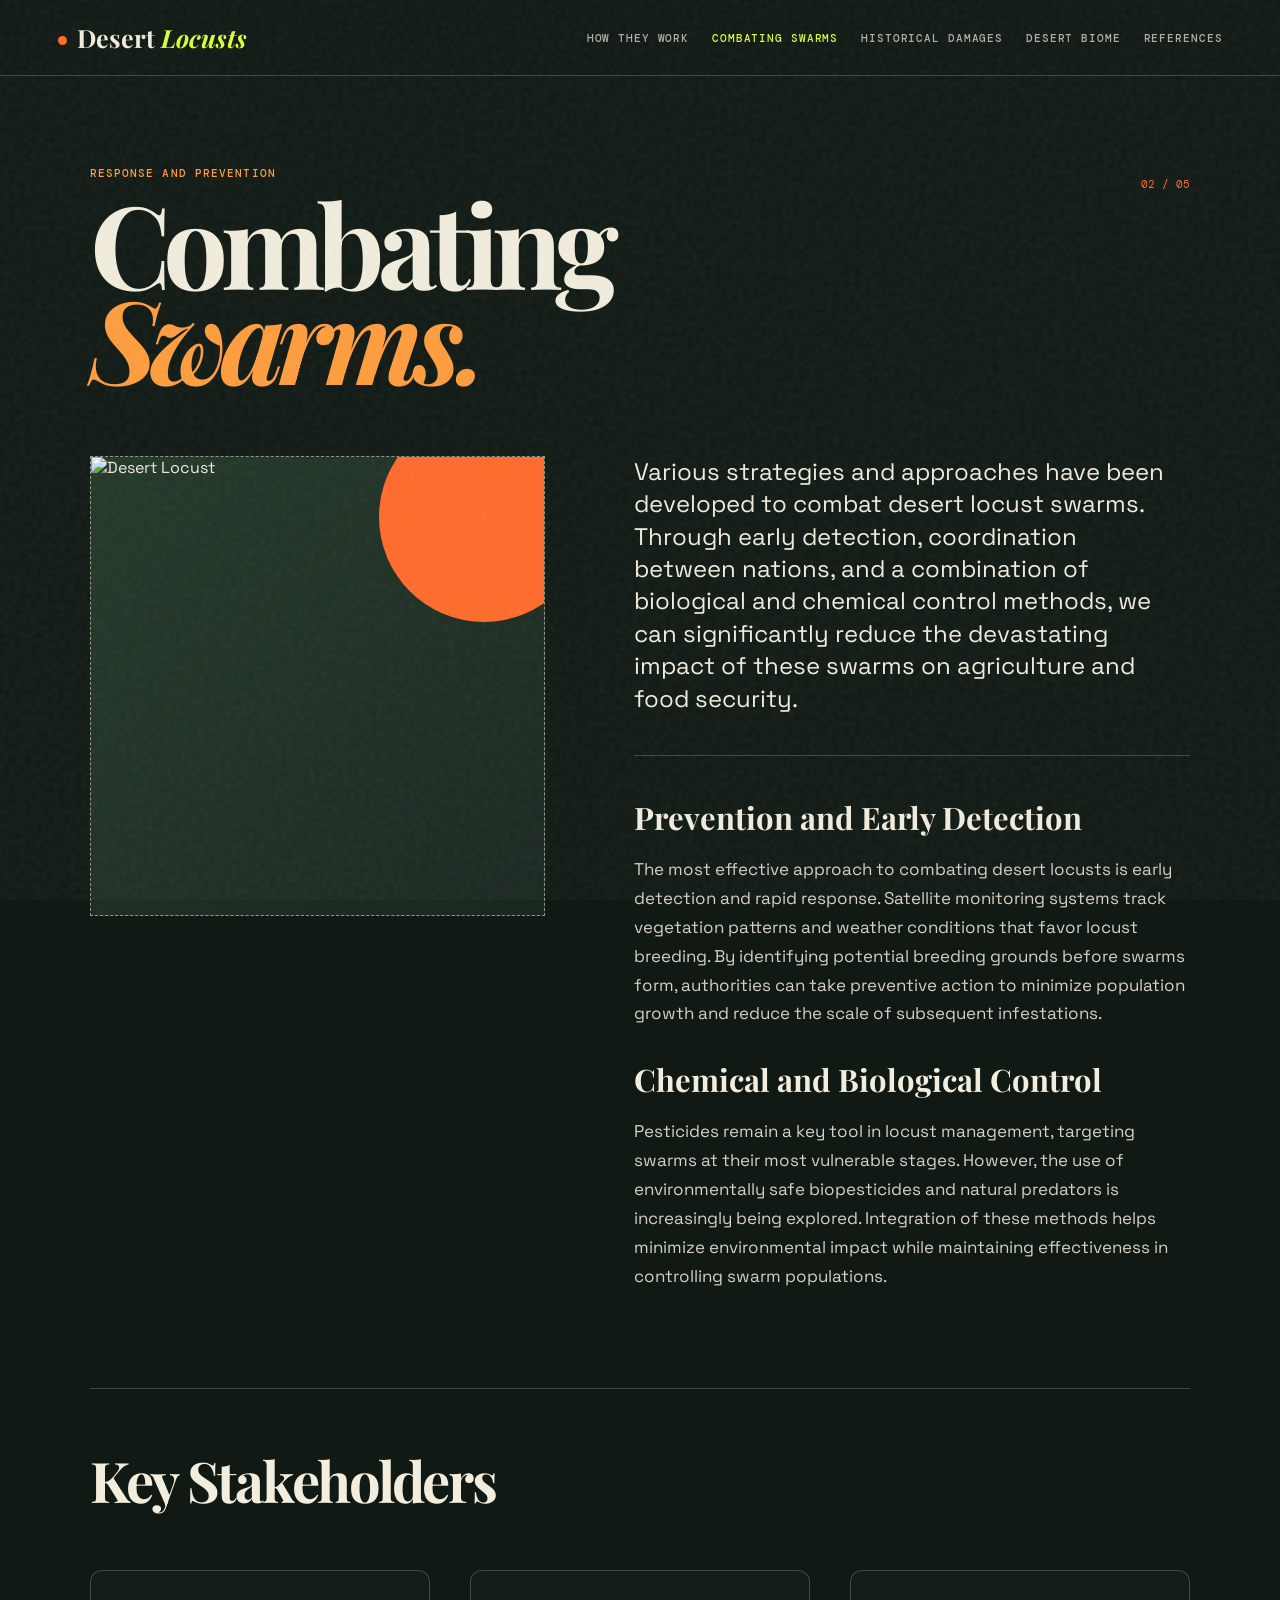
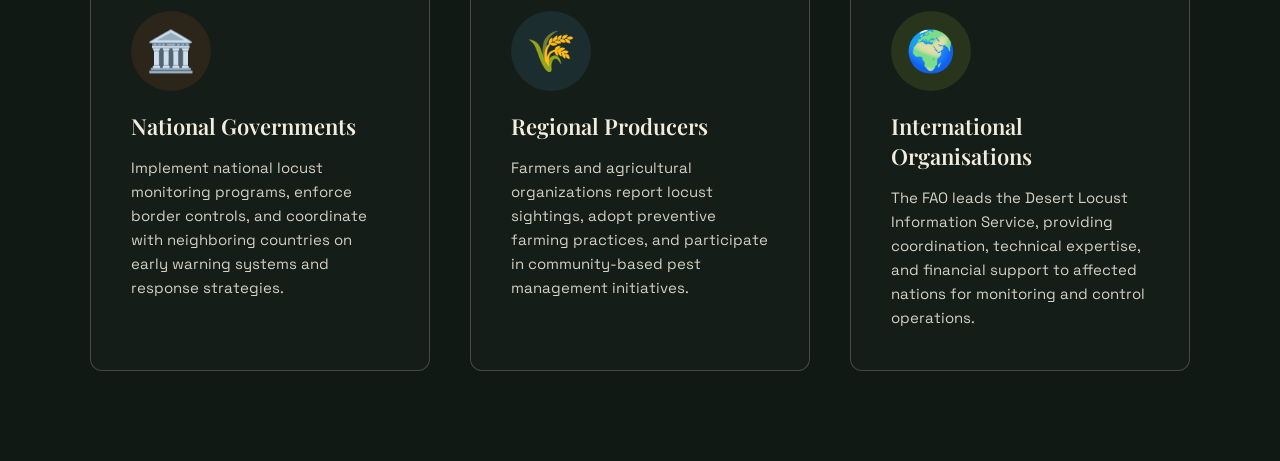
==== commit 46f2298d: "Update combating-swarms.html" ====
--- a/combating-swarms.html
+++ b/combating-swarms.html
@@ -31,10 +31,7 @@
         
         <div class="content-layout">
           <div class="image-placeholder tall">
-            <span>Image placeholder</span>
-          </div>
-          <div class="image-placeholder tall">
-            <span>Image placeholder</span>
+            <img src="https://www.fao.org/media/images/locustwatchlibraries/default-album/climate-change/dlswarms3064v6599.gif?sfvrsn=cd8bdaeb_0" alt="Desert Locust" />
           </div>
           
           <div class="content-placeholder">
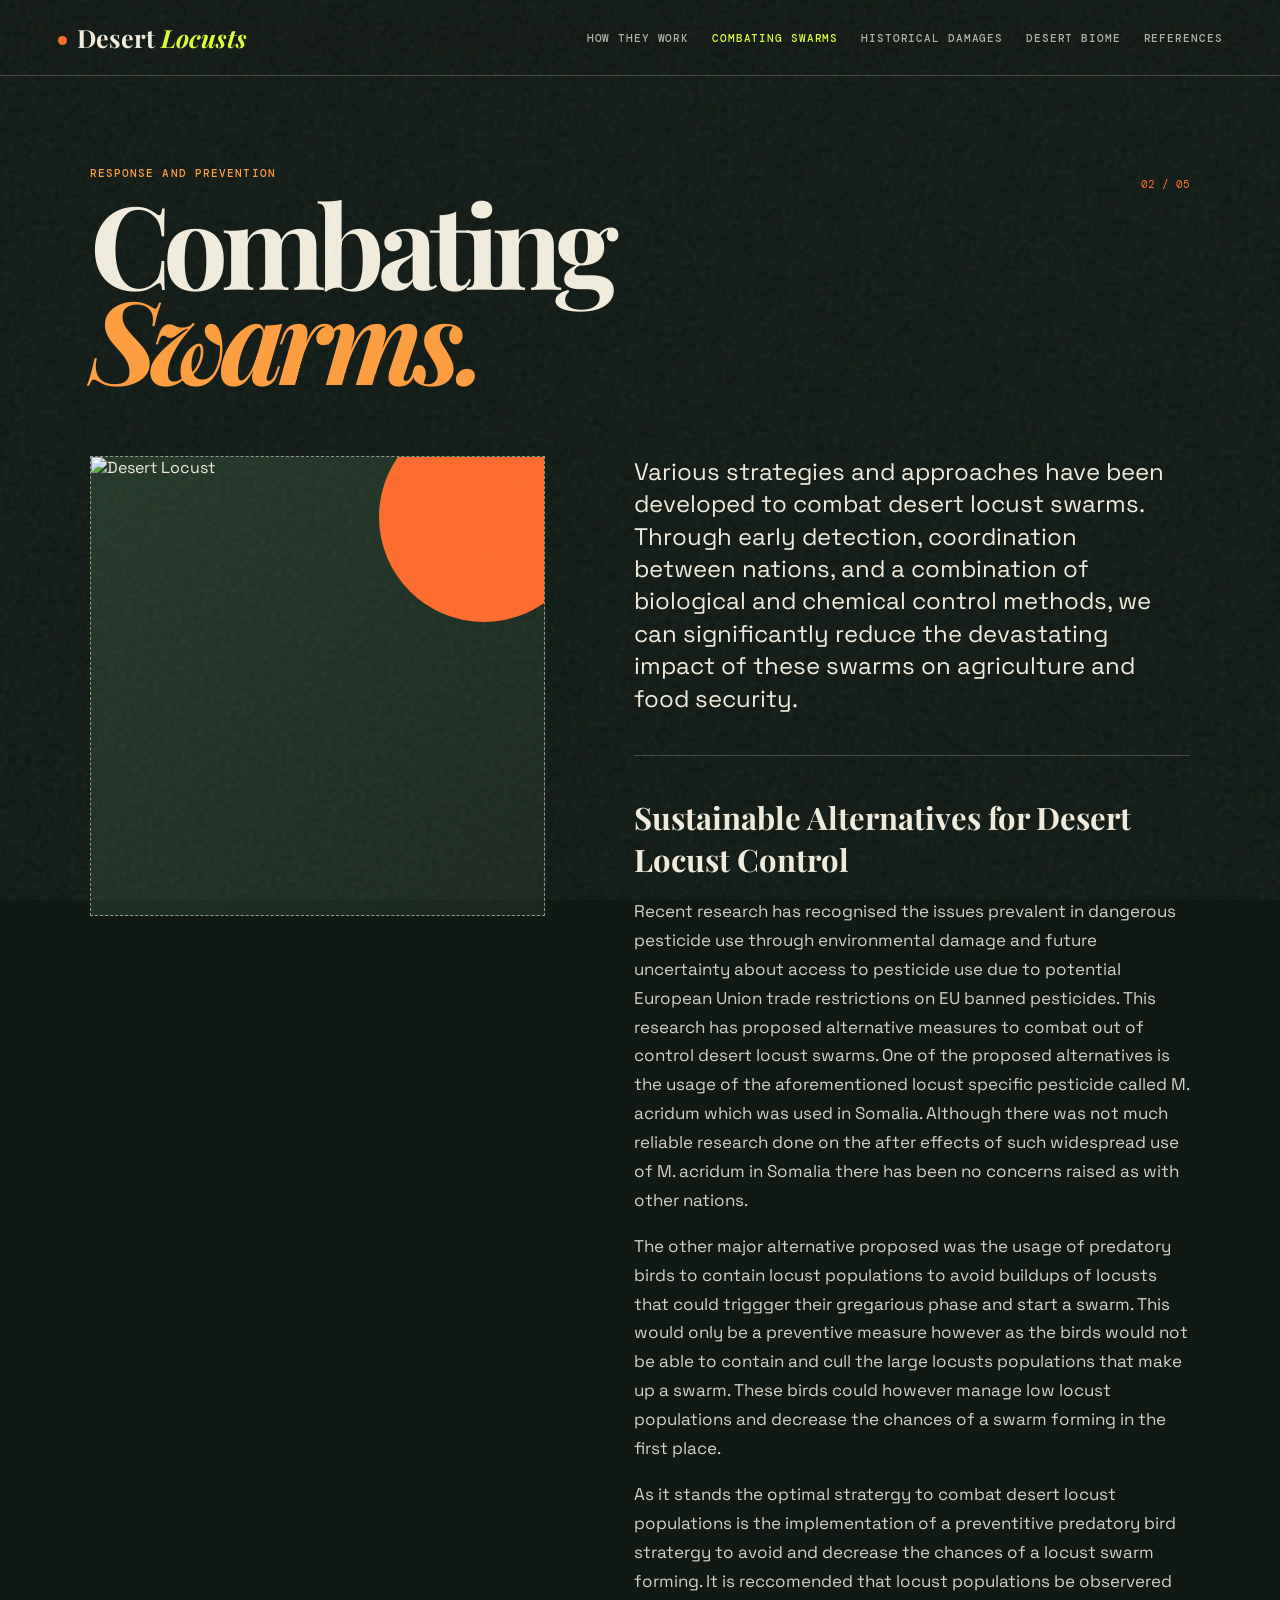
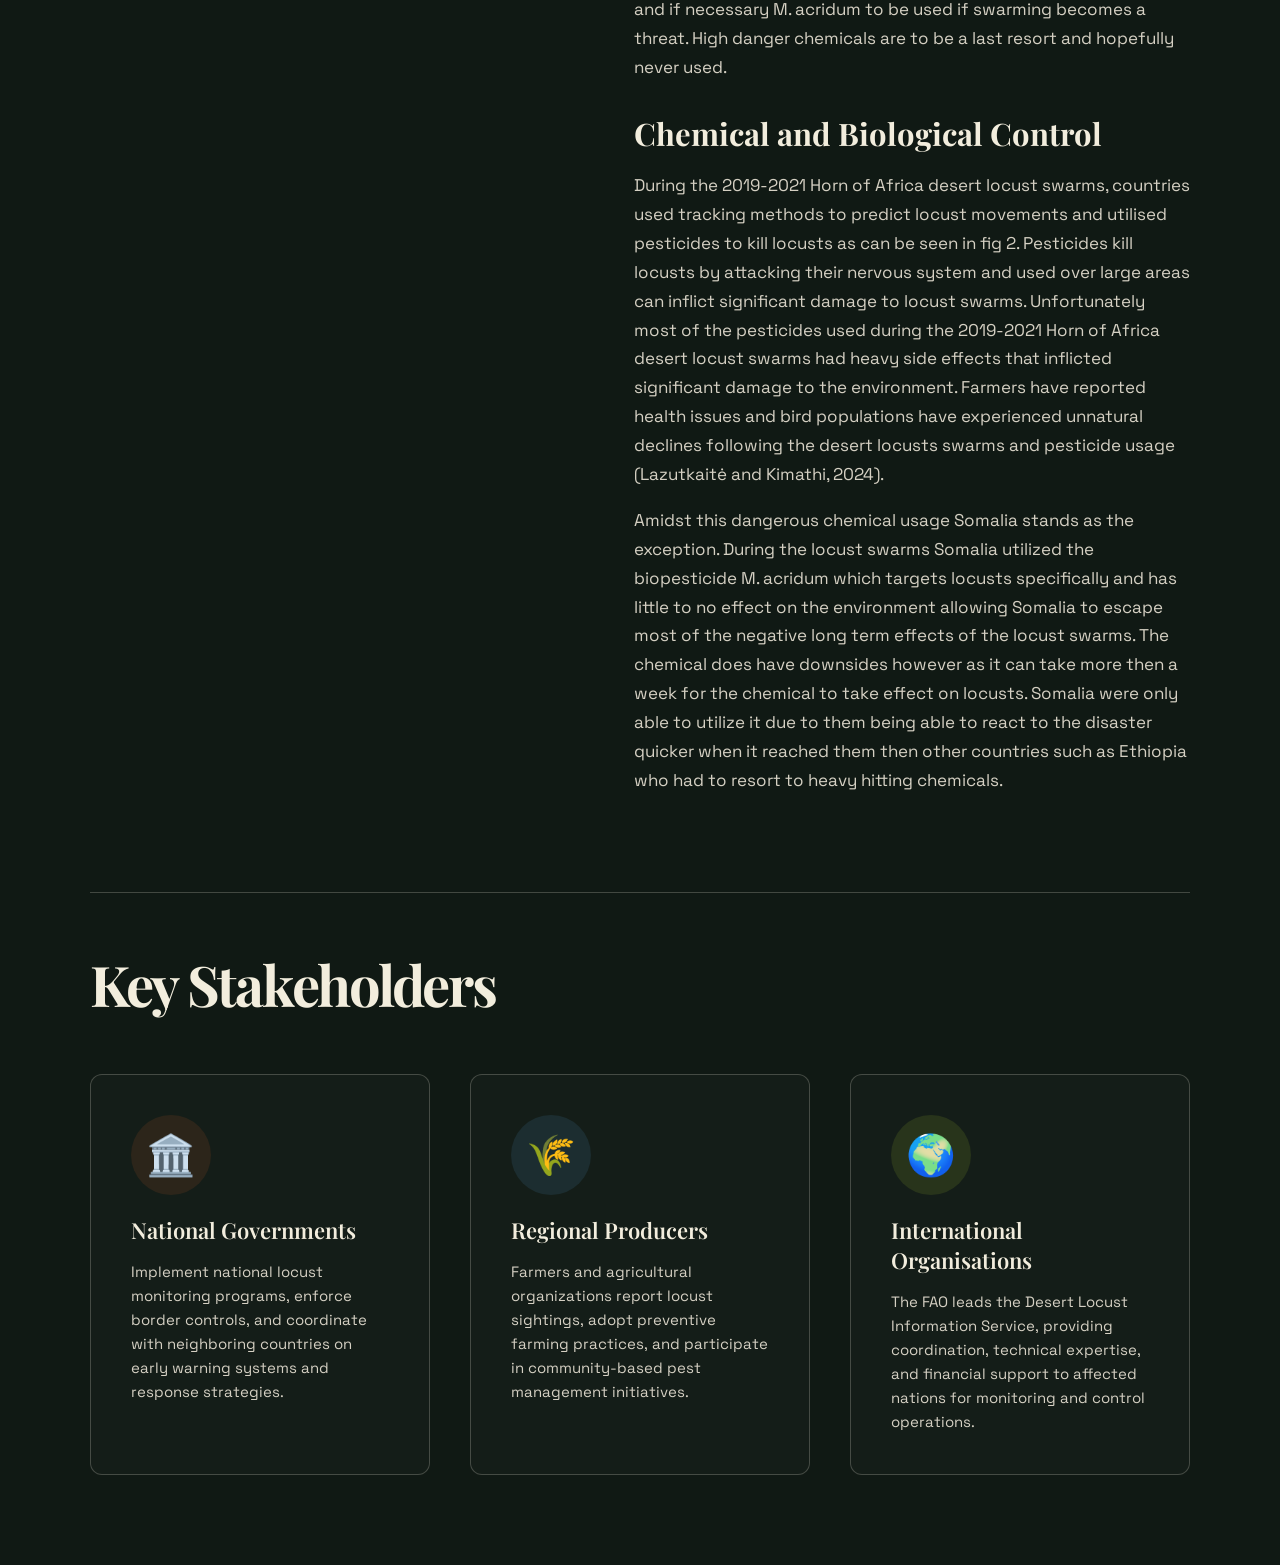
==== commit 8016760f: "Add sustainable alternatives for desert locust control Added new section on sustainable alternatives" ====
--- a/combating-swarms.html
+++ b/combating-swarms.html
@@ -39,11 +39,14 @@
             
             <hr />
             
-            <h2>Prevention and Early Detection</h2>
-            <p>The most effective approach to combating desert locusts is early detection and rapid response. Satellite monitoring systems track vegetation patterns and weather conditions that favor locust breeding. By identifying potential breeding grounds before swarms form, authorities can take preventive action to minimize population growth and reduce the scale of subsequent infestations.</p>
+            <h2>Sustainable Alternatives for Desert Locust Control</h2>
+            <p>Recent research has recognised the issues prevalent in dangerous pesticide use through environmental damage and future uncertainty about access to pesticide use due to potential European Union trade restrictions on  EU banned pesticides. This research has proposed alternative measures to combat out of control desert locust swarms. One of the proposed alternatives is the usage of the aforementioned locust specific pesticide called M. acridum which was used in Somalia. Although there was not much reliable research done on the after effects of such widespread use of M. acridum in Somalia there has been no concerns raised as with other nations. </p>
+            <p>The other major alternative proposed was the usage of predatory birds to contain locust populations to avoid buildups of locusts that could triggger their gregarious phase and start a swarm. This would only be a preventive measure however as the birds would not be able to contain and cull the large locusts populations that make up a swarm. These birds could however manage low locust populations and decrease the chances of a swarm forming in the first place.</p>
+            <p>As it stands the optimal stratergy to combat desert locust populations is the implementation of a preventitive predatory bird stratergy to avoid and decrease the chances of a locust swarm forming. It is reccomended that locust populations be observered and if necessary M. acridum to be used if swarming becomes a threat. High danger chemicals are to be a last resort and hopefully never used. </p>
             
             <h2>Chemical and Biological Control</h2>
-            <p>Pesticides remain a key tool in locust management, targeting swarms at their most vulnerable stages. However, the use of environmentally safe biopesticides and natural predators is increasingly being explored. Integration of these methods helps minimize environmental impact while maintaining effectiveness in controlling swarm populations.</p>
+            <p>During the 2019-2021 Horn of Africa desert locust swarms, countries used tracking methods to predict locust movements and utilised pesticides to kill locusts as can be seen in fig 2. Pesticides kill locusts by attacking their nervous system and used over large areas can inflict significant damage to locust swarms. Unfortunately most of the pesticides used during the 2019-2021 Horn of Africa desert locust swarms had heavy side effects that inflicted significant damage to the environment. Farmers have reported health issues and bird populations have experienced unnatural declines following the desert locusts swarms and pesticide usage (Lazutkaitė and Kimathi, 2024).</p>
+            <p>Amidst this dangerous chemical usage Somalia stands as the exception. During the locust swarms Somalia utilized the biopesticide M. acridum which targets locusts specifically and has little to no effect on the environment allowing Somalia to escape most of the negative long term effects of the locust swarms. The chemical does have downsides however as it can take more then a week for the chemical to take effect on locusts. Somalia were only able to utilize it due to them being able to react to the disaster quicker when it reached them then other countries such as Ethiopia who had to resort to heavy hitting chemicals.</p>
           </div>
         </div>
 
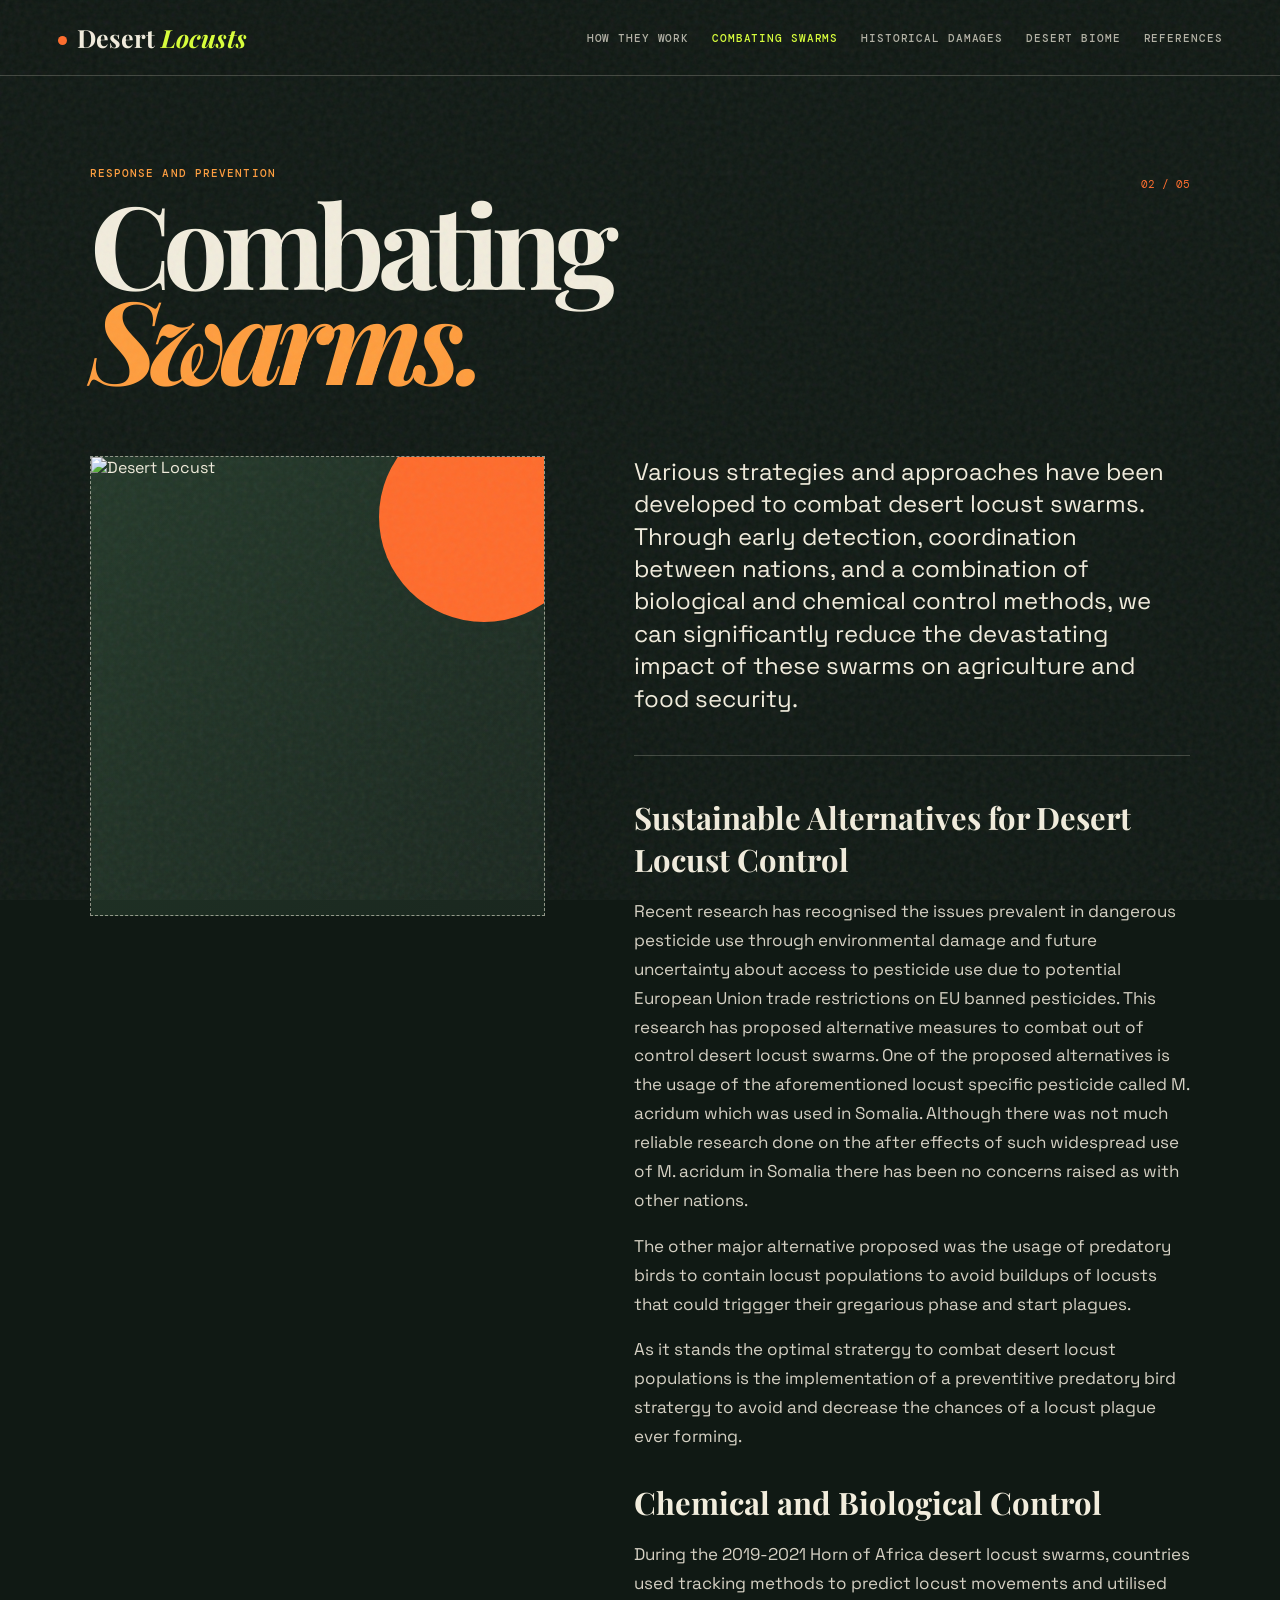
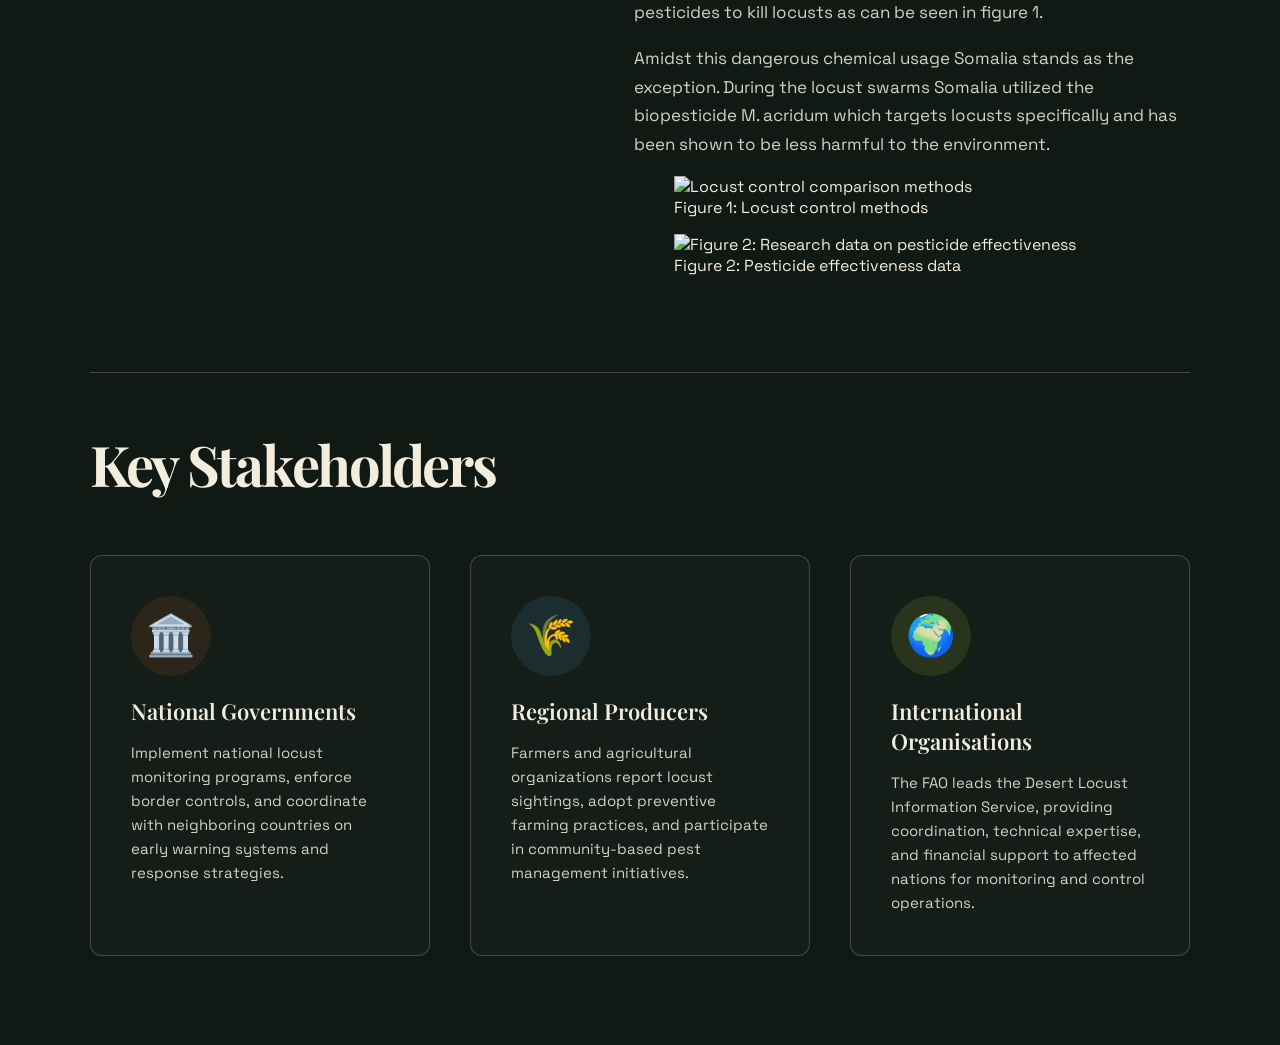
==== commit b6a7bba1: "Add figure elements with proper styling for combating swarms page" ====
--- a/combating-swarms.html
+++ b/combating-swarms.html
@@ -41,12 +41,24 @@
             
             <h2>Sustainable Alternatives for Desert Locust Control</h2>
             <p>Recent research has recognised the issues prevalent in dangerous pesticide use through environmental damage and future uncertainty about access to pesticide use due to potential European Union trade restrictions on  EU banned pesticides. This research has proposed alternative measures to combat out of control desert locust swarms. One of the proposed alternatives is the usage of the aforementioned locust specific pesticide called M. acridum which was used in Somalia. Although there was not much reliable research done on the after effects of such widespread use of M. acridum in Somalia there has been no concerns raised as with other nations. </p>
-            <p>The other major alternative proposed was the usage of predatory birds to contain locust populations to avoid buildups of locusts that could triggger their gregarious phase and start a swarm. This would only be a preventive measure however as the birds would not be able to contain and cull the large locusts populations that make up a swarm. These birds could however manage low locust populations and decrease the chances of a swarm forming in the first place.</p>
-            <p>As it stands the optimal stratergy to combat desert locust populations is the implementation of a preventitive predatory bird stratergy to avoid and decrease the chances of a locust swarm forming. It is reccomended that locust populations be observered and if necessary M. acridum to be used if swarming becomes a threat. High danger chemicals are to be a last resort and hopefully never used. </p>
+            <p>The other major alternative proposed was the usage of predatory birds to contain locust populations to avoid buildups of locusts that could triggger their gregarious phase and start plagues.</p>
+            <p>As it stands the optimal stratergy to combat desert locust populations is the implementation of a preventitive predatory bird stratergy to avoid and decrease the chances of a locust plague ever forming.</p>
             
             <h2>Chemical and Biological Control</h2>
-            <p>During the 2019-2021 Horn of Africa desert locust swarms, countries used tracking methods to predict locust movements and utilised pesticides to kill locusts as can be seen in fig 2. Pesticides kill locusts by attacking their nervous system and used over large areas can inflict significant damage to locust swarms. Unfortunately most of the pesticides used during the 2019-2021 Horn of Africa desert locust swarms had heavy side effects that inflicted significant damage to the environment. Farmers have reported health issues and bird populations have experienced unnatural declines following the desert locusts swarms and pesticide usage (Lazutkaitė and Kimathi, 2024).</p>
-            <p>Amidst this dangerous chemical usage Somalia stands as the exception. During the locust swarms Somalia utilized the biopesticide M. acridum which targets locusts specifically and has little to no effect on the environment allowing Somalia to escape most of the negative long term effects of the locust swarms. The chemical does have downsides however as it can take more then a week for the chemical to take effect on locusts. Somalia were only able to utilize it due to them being able to react to the disaster quicker when it reached them then other countries such as Ethiopia who had to resort to heavy hitting chemicals.</p>
+            <p>During the 2019-2021 Horn of Africa desert locust swarms, countries used tracking methods to predict locust movements and utilised pesticides to kill locusts as can be seen in figure 1.</p>
+            <p>Amidst this dangerous chemical usage Somalia stands as the exception. During the locust swarms Somalia utilized the biopesticide M. acridum which targets locusts specifically and has been shown to be less harmful to the environment.</p>
+            
+            <div class="figures-container">
+              <figure class="figure-item">
+                <img src="https://www.mdpi.com/agronomy/agronomy-13-00819/article_deploy/html/images/agronomy-13-00819-g002.png" alt="Locust control comparison methods" />
+                <figcaption>Figure 1: Locust control methods</figcaption>
+              </figure>
+              
+              <figure class="figure-item">
+                <img src="" alt="Figure 2: Research data on pesticide effectiveness" />
+                <figcaption>Figure 2: Pesticide effectiveness data</figcaption>
+              </figure>
+            </div>
           </div>
         </div>
 
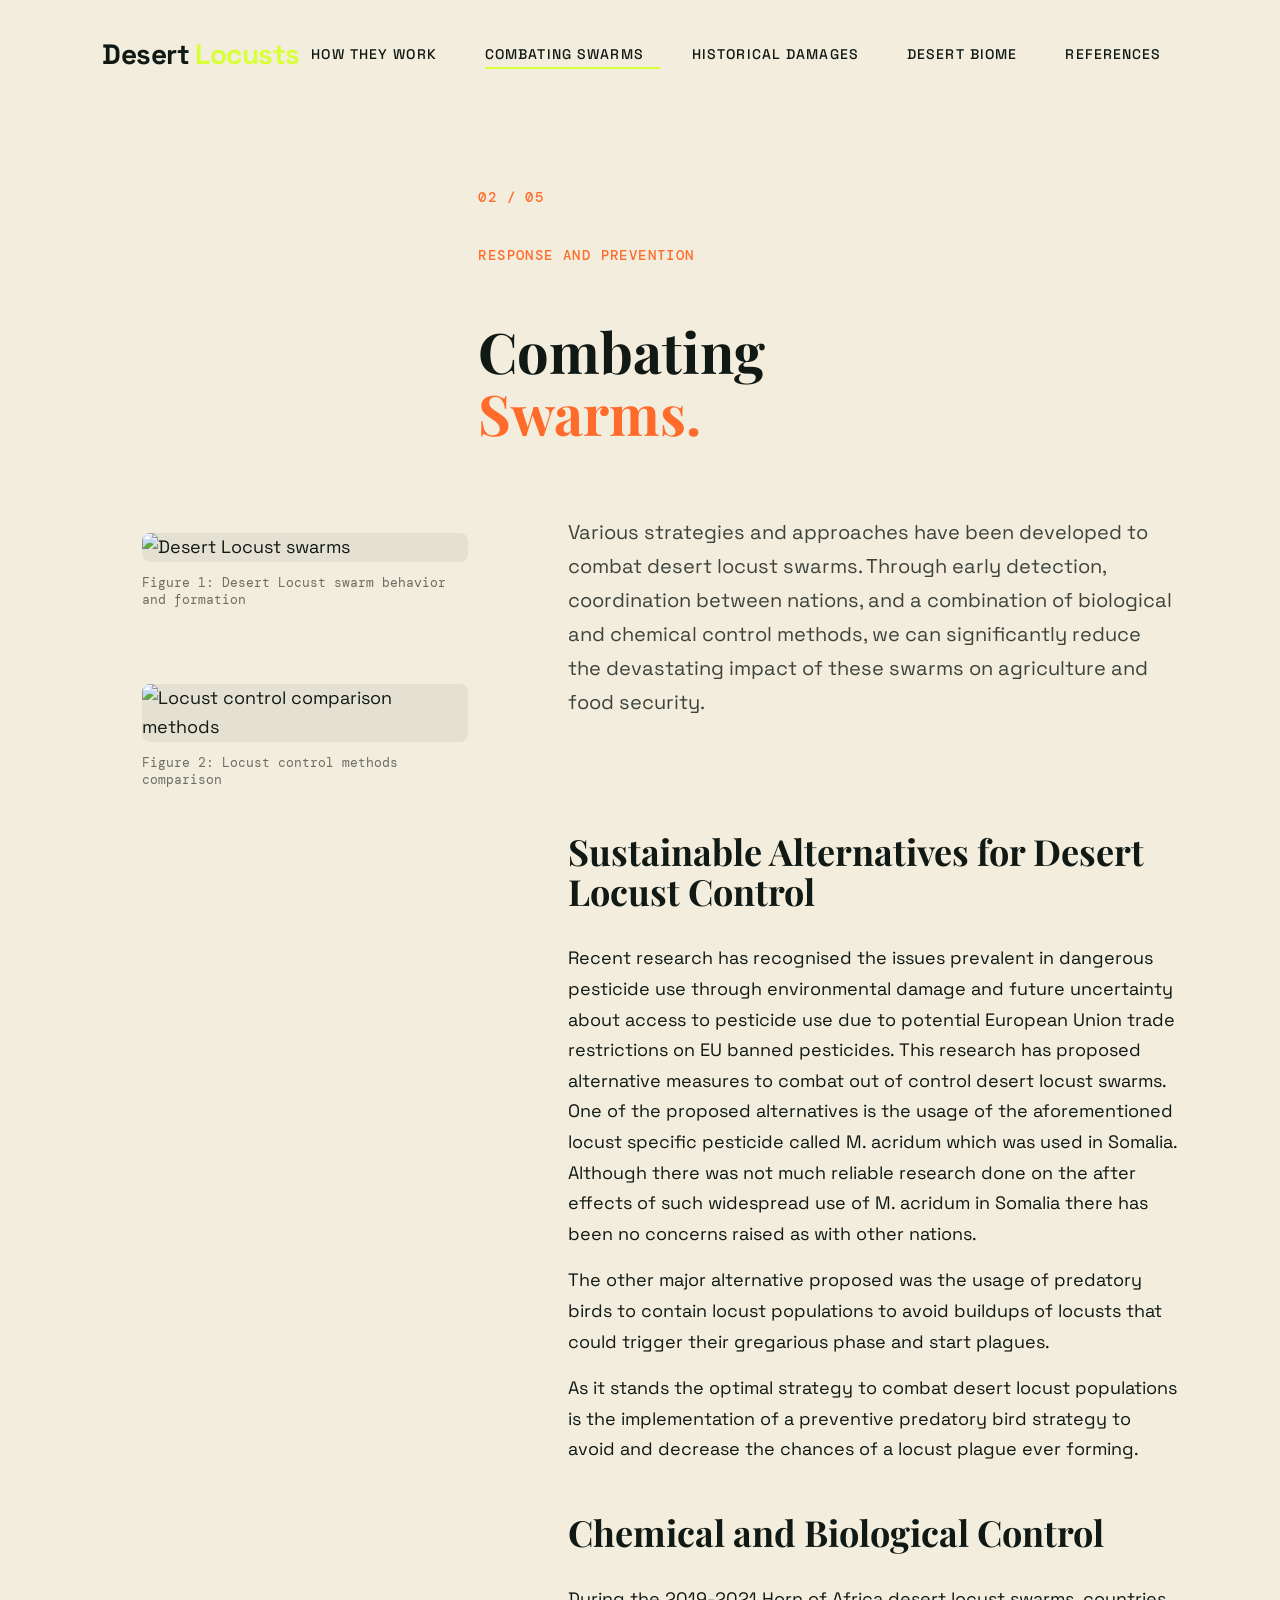
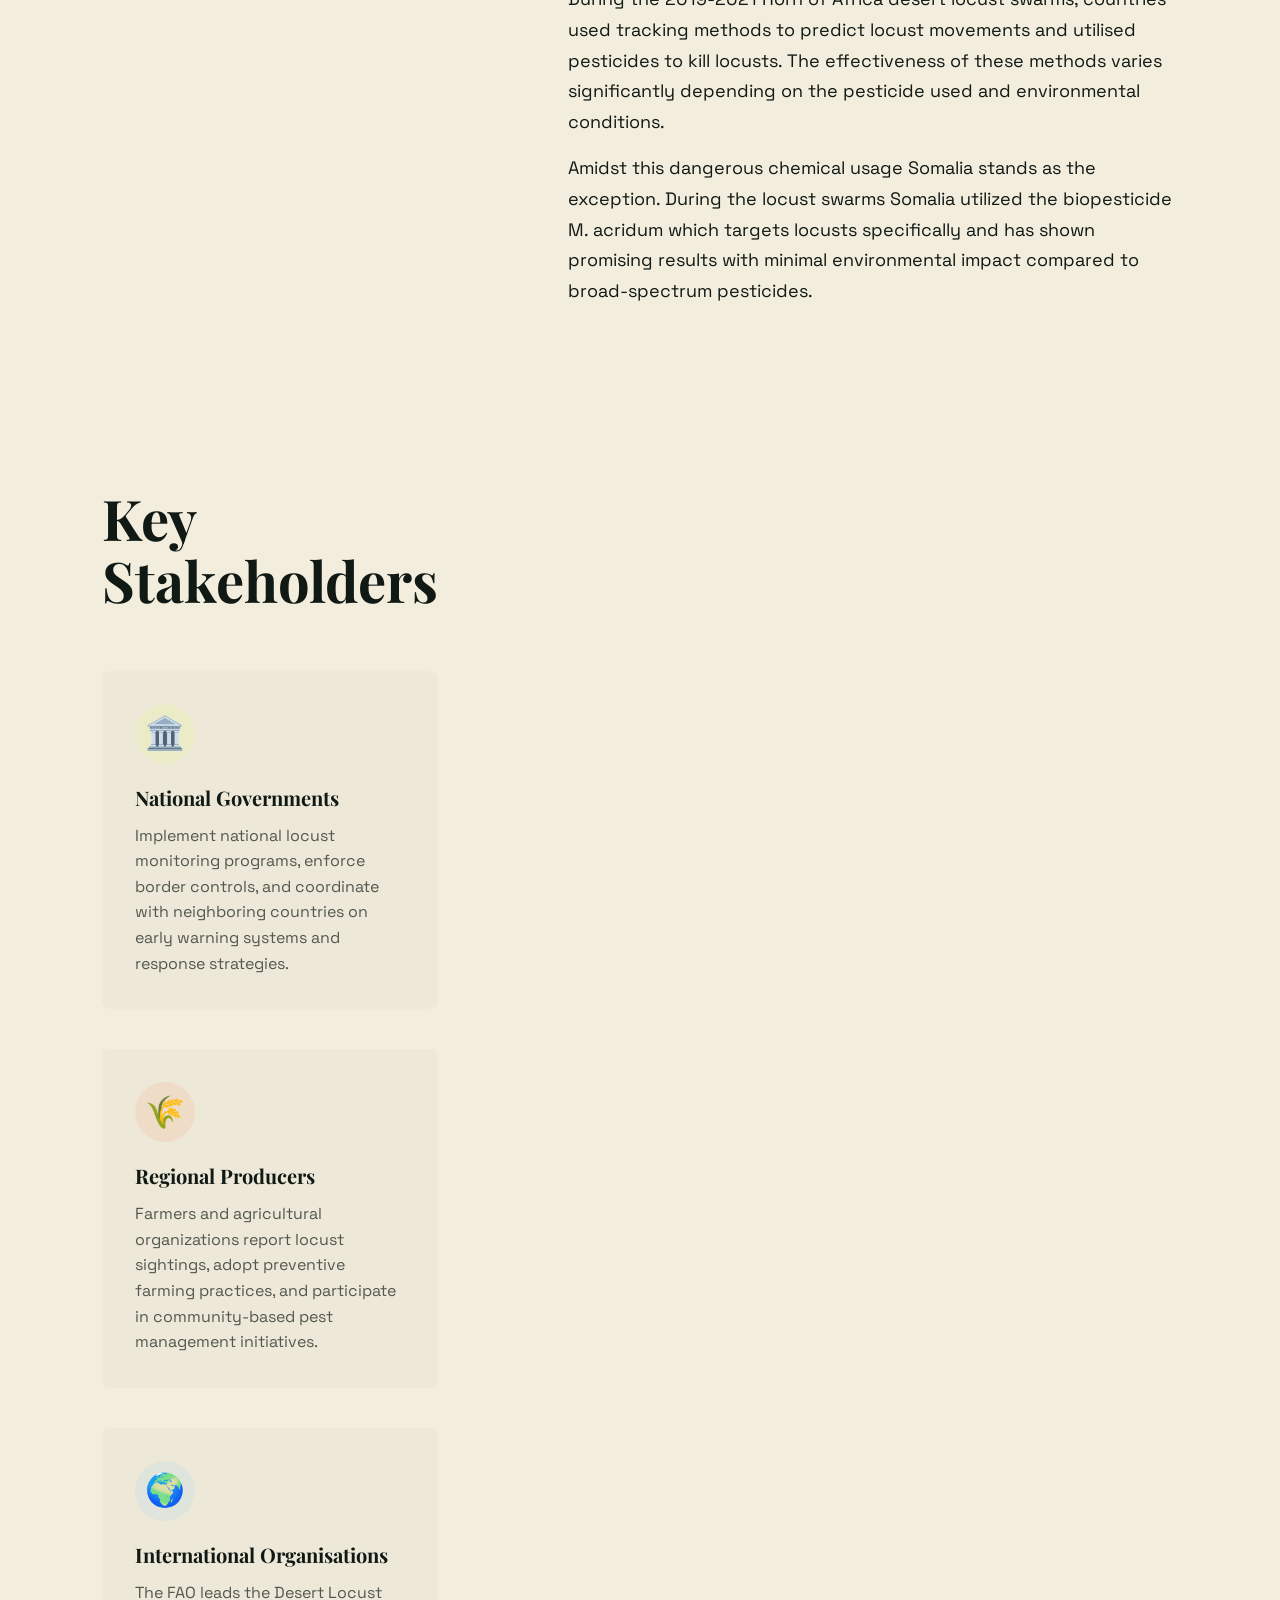
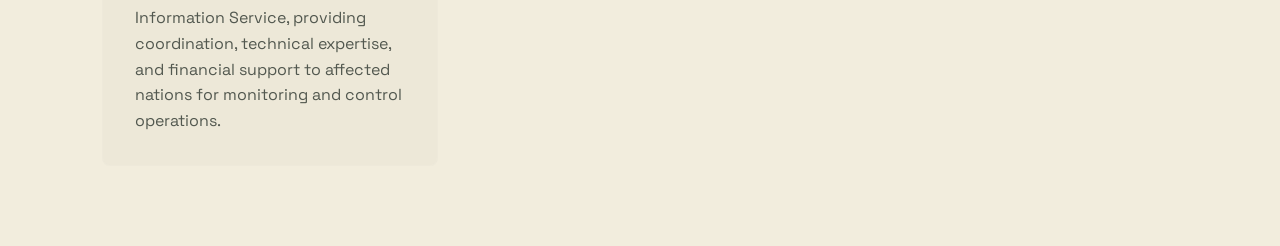
==== commit 18e0b53b: "Restructure combating swarms: stack images on left with proper figure notation" ====
--- a/combating-swarms.html
+++ b/combating-swarms.html
@@ -30,8 +30,16 @@
         <h1>Combating<br /><em>Swarms.</em></h1>
         
         <div class="content-layout">
-          <div class="image-placeholder tall">
-            <img src="https://www.fao.org/media/images/locustwatchlibraries/default-album/climate-change/dlswarms3064v6599.gif?sfvrsn=cd8bdaeb_0" alt="Desert Locust" />
+          <div class="image-column">
+            <figure class="image-figure">
+              <img src="https://www.fao.org/media/images/locustwatchlibraries/default-album/climate-change/dlswarms3064v6599.gif?sfvrsn=cd8bdaeb_0" alt="Desert Locust swarms" />
+              <figcaption>Figure 1: Desert Locust swarm behavior and formation</figcaption>
+            </figure>
+            
+            <figure class="image-figure">
+              <img src="https://www.mdpi.com/agronomy/agronomy-13-00819/article_deploy/html/images/agronomy-13-00819-g002.png" alt="Locust control comparison methods" />
+              <figcaption>Figure 2: Locust control methods comparison</figcaption>
+            </figure>
           </div>
           
           <div class="content-placeholder">
@@ -40,25 +48,13 @@
             <hr />
             
             <h2>Sustainable Alternatives for Desert Locust Control</h2>
-            <p>Recent research has recognised the issues prevalent in dangerous pesticide use through environmental damage and future uncertainty about access to pesticide use due to potential European Union trade restrictions on  EU banned pesticides. This research has proposed alternative measures to combat out of control desert locust swarms. One of the proposed alternatives is the usage of the aforementioned locust specific pesticide called M. acridum which was used in Somalia. Although there was not much reliable research done on the after effects of such widespread use of M. acridum in Somalia there has been no concerns raised as with other nations. </p>
-            <p>The other major alternative proposed was the usage of predatory birds to contain locust populations to avoid buildups of locusts that could triggger their gregarious phase and start plagues.</p>
-            <p>As it stands the optimal stratergy to combat desert locust populations is the implementation of a preventitive predatory bird stratergy to avoid and decrease the chances of a locust plague ever forming.</p>
+            <p>Recent research has recognised the issues prevalent in dangerous pesticide use through environmental damage and future uncertainty about access to pesticide use due to potential European Union trade restrictions on EU banned pesticides. This research has proposed alternative measures to combat out of control desert locust swarms. One of the proposed alternatives is the usage of the aforementioned locust specific pesticide called M. acridum which was used in Somalia. Although there was not much reliable research done on the after effects of such widespread use of M. acridum in Somalia there has been no concerns raised as with other nations.</p>
+            <p>The other major alternative proposed was the usage of predatory birds to contain locust populations to avoid buildups of locusts that could trigger their gregarious phase and start plagues.</p>
+            <p>As it stands the optimal strategy to combat desert locust populations is the implementation of a preventive predatory bird strategy to avoid and decrease the chances of a locust plague ever forming.</p>
             
             <h2>Chemical and Biological Control</h2>
-            <p>During the 2019-2021 Horn of Africa desert locust swarms, countries used tracking methods to predict locust movements and utilised pesticides to kill locusts as can be seen in figure 1.</p>
-            <p>Amidst this dangerous chemical usage Somalia stands as the exception. During the locust swarms Somalia utilized the biopesticide M. acridum which targets locusts specifically and has been shown to be less harmful to the environment.</p>
-            
-            <div class="figures-container">
-              <figure class="figure-item">
-                <img src="https://www.mdpi.com/agronomy/agronomy-13-00819/article_deploy/html/images/agronomy-13-00819-g002.png" alt="Locust control comparison methods" />
-                <figcaption>Figure 1: Locust control methods</figcaption>
-              </figure>
-              
-              <figure class="figure-item">
-                <img src="" alt="Figure 2: Research data on pesticide effectiveness" />
-                <figcaption>Figure 2: Pesticide effectiveness data</figcaption>
-              </figure>
-            </div>
+            <p>During the 2019-2021 Horn of Africa desert locust swarms, countries used tracking methods to predict locust movements and utilised pesticides to kill locusts. The effectiveness of these methods varies significantly depending on the pesticide used and environmental conditions.</p>
+            <p>Amidst this dangerous chemical usage Somalia stands as the exception. During the locust swarms Somalia utilized the biopesticide M. acridum which targets locusts specifically and has shown promising results with minimal environmental impact compared to broad-spectrum pesticides.</p>
           </div>
         </div>
 
--- a/styles.css
+++ b/styles.css
@@ -1,8 +1,9 @@
-:root{--ink:#101914;--cream:#f2eddd;--lime:#d8ff38;--orange:#ff6b2b;--pink:#ff5d9b;--blue:#63b8ff;--line:rgba(242,237,221,.22)}*{box-sizing:border-box}html{scroll-behavior:smooth}body{margin:0;background:var(--ink);color:var(--cream);font-family:"Space Grotesk",sans-serif}.grain{position:fixed;inset:0;pointer-events:none;z-index:20;opacity:.13;background-image:url("data:image/svg+xml,%3Csvg viewBox='0 0 180 180' xmlns='http://www.w3.org/2000/svg'%3E%3Cfilter id='n'%3E%3CfeTurbulence type='fractalNoise' baseFrequency='.9' numOctaves='3' stitchTiles='stitch'/%3E%3C/filter%3E%3Crect width='100%' height='100%' filter='url(%23n)' opacity='.55'/%3E%3C/svg%3E")}.site-header{height:76px;padding:0 4.5vw;border-bottom:1px solid var(--line);display:flex;align-items:center;justify-content:space-between;position:sticky;top:0;background:rgba(16,25,20,.88);backdrop-filter:blur(14px);z-index:10}.brand{color:var(--cream);text-decoration:none;font:700 25px "Playfair Display",serif}.brand em{color:var(--lime)}.brand-dot{display:inline-block;width:9px;height:9px;background:var(--orange);border-radius:50%;margin:0 10px 3px 0}nav{display:flex;gap:23px}nav a{color:var(--cream);text-transform:uppercase;letter-spacing:.08em;font:500 11px "DM Mono",monospace;text-decoration:none;opacity:.72}nav a:hover,nav a.active{color:var(--lime);opacity:1}.menu-toggle{display:none}.page{display:none;min-height:calc(100vh - 76px)}.page.active{display:block}.hero{padding:7vw 7vw 0;overflow:hidden}.eyebrow{margin:0 0 15px;color:var(--lime);font:500 11px "DM Mono",monospace;letter-spacing:.1em;text-transform:uppercase}.eyebrow span{width:22px;height:1px;background:currentColor;display:inline-block;margin:0 8px 3px 0}.hero-grid{display:grid;grid-template-columns:1.1fr .9fr;gap:6vw;align-items:center}.hero h1,.detail-page h1{font:700 clamp(66px,10vw,154px)/.83 "Playfair Display",serif;letter-spacing:-.065em;margin:0}.hero h1 em,.detail-page h1 em{color:var(--lime);font-style:italic}.lede{font-size:clamp(18px,2vw,24px);line-height:1.35;margin:35px 0;max-width:540px}.round-link{display:inline-flex;align-items:center;gap:24px;color:var(--ink);background:var(--lime);padding:13px 14px 13px 20px;text-decoration:none;border-radius:99px;font-weight:700}.round-link b{font-size:24px;line-height:.7}.placeholder-art{height:min(45vw,560px);margin:0;position:relative;overflow:hidden;background:#2a3d30;border-radius:220px 220px 0 0;border:1px solid var(--line)}.sun{position:absolute;top:12%;right:17%;width:33%;aspect-ratio:1;border-radius:50%;background:var(--orange);box-shadow:0 0 0 18px rgba(255,107,43,.13)}.dune{position:absolute;width:150%;height:38%;border-radius:50%;background:#b2c531;bottom:-17%;left:-30%;transform:rotate(-10deg)}.dune-two{background:#526738;bottom:-31%;left:-5%;transform:rotate(9deg)}.locust{position:absolute;width:29%;height:42%;left:31%;top:29%;border-radius:50% 55% 40% 50%;background:var(--cream);transform:rotate(-20deg);box-shadow:55px 52px 0 -38px var(--cream),-58px 47px 0 -41px var(--cream)}.locust:before,.locust:after{content:"";position:absolute;background:var(--cream);width:120%;height:6px;top:40%;left:-90%;transform:rotate(-45deg);transform-origin:right}.locust:after{left:78%;transform:rotate(34deg)}.locust i{position:absolute;background:var(--ink);border-radius:50%;width:10px;height:10px;right:16%;top:16%}.placeholder-art figcaption{position:absolute;bottom:19px;left:21px;font:11px "DM Mono",monospace;text-transform:uppercase}.placeholder-art figcaption span{margin-left:24px;color:var(--lime)}.inquiry-card{border-top:1px solid var(--line);border-bottom:1px solid var(--line);padding:25px 0;margin-top:50px;display:flex;gap:7vw;align-items:center}.inquiry-card .eyebrow{margin:0;min-width:145px}.inquiry-card p:last-child{margin:0;font:600 clamp(18px,2vw,29px)/1.18 "Playfair Display",serif}.gateway{padding:10vw 7vw;display:grid;grid-template-columns:.8fr 1.2fr;gap:7vw;background:#18271c}.gateway h2{font:700 clamp(48px,5vw,76px)/.9 "Playfair Display",serif;margin:0;letter-spacing:-.05em}.gateway h2 em{color:var(--orange)}.topic-grid{border-top:1px solid var(--line)}.topic-grid a{display:grid;grid-template-columns:45px 1fr 25px;gap:10px;padding:20px 0;border-bottom:1px solid var(--line);color:var(--cream);text-decoration:none;font-size:19px;font-weight:600}.topic-grid a:hover{color:var(--lime);padding-left:8px}.topic-grid span{font:11px "DM Mono",monospace;color:var(--orange);padding-top:5px}.topic-grid b{text-align:right}.home-footer{display:flex;justify-content:space-between;padding:25px 7vw;font:11px "DM Mono",monospace;text-transform:uppercase;letter-spacing:.08em}.home-footer p{margin:0}.home-footer strong{color:var(--lime)}.home-footer span{color:var(--orange);margin:0 8px}.detail-page{padding:7vw;position:relative;background:var(--ink)}.detail-page .page-number{position:absolute;right:7vw;top:7vw;color:var(--orange);font:11px "DM Mono",monospace}.detail-page h1{font-size:clamp(58px,9vw,132px);margin-bottom:70px}.content-layout{display:grid;grid-template-columns:.9fr 1.1fr;gap:7vw;align-items:start}.image-placeholder{min-height:460px;border:1px dashed rgba(242,237,221,.55);background:linear-gradient(135deg,#233829,#1a271f);position:relative;overflow:hidden}.image-placeholder:before{content:"";position:absolute;width:210px;height:210px;border-radius:50%;background:var(--orange);right:-45px;top:-45px}.image-placeholder span{position:absolute;bottom:20px;left:20px;font:11px "DM Mono",monospace;text-transform:uppercase;letter-spacing:.1em}.content-placeholder{max-width:650px}.content-placeholder .lede{margin-top:0}.content-placeholder hr{border:0;border-top:1px solid var(--line);margin:40px 0}.content-placeholder h2{font:700 31px "Playfair Display",serif;margin:30px 0 9px}.content-placeholder p:not(.lede){font-size:17px;line-height:1.7;color:#d5d0c3}.orange{--lime:#ff9d3d}.pink{--lime:#ff7bb0}.blue{--lime:#7ac5ff}.reference{min-height:100vh}.reference-box{max-width:900px;border-top:1px solid var(--line);padding-top:20px}.reference-box ol{margin:42px 0 0;padding:0;list-style-position:inside;border-top:1px solid var(--line)}.reference-box li{padding:19px 0;border-bottom:1px solid var(--line);font:15px/1.5 "DM Mono",monospace;color:#d5d0c3}
+:root{--ink:#101914;--cream:#f2eddd;--lime:#d8ff38;--orange:#ff6b2b;--pink:#ff5d9b;--blue:#63b8ff;--line:rgba(242,237,221,.22)}*{box-sizing:border-box}html{scroll-behavior:smooth}body{margin:0;background-color:var(--cream);color:var(--ink);font:400 18px "Space Grotesk",sans-serif;line-height:1.6}a{color:var(--ink);text-decoration:none}button{cursor:pointer}input,textarea,select{font:400 16px "Space Grotesk",sans-serif}::-webkit-scrollbar{width:8px}::-webkit-scrollbar-track{background:transparent}::-webkit-scrollbar-thumb{background:var(--ink);border-radius:10px}::-webkit-scrollbar-thumb:hover{background:var(--ink);opacity:.8}.grain{position:fixed;top:0;left:0;width:100%;height:100%;pointer-events:none;background-image:url("data:image/svg+xml,%3Csvg viewBox='0 0 400 400' xmlns='http://www.w3.org/2000/svg'%3E%3Cfilter id='noiseFilter'%3E%3CfeTurbulence type='fractalNoise' baseFrequency='0.9' numOctaves='4' result='noise' /%3E%3CfeColorMatrix in='noise' type='saturate' values='0'/%3E%3C/filter%3E%3Crect width='400' height='400' filter='url(%23noiseFilter)' opacity='0.05'/%3E%3C/svg%3E");background-size:100px 100px;z-index:1;mix-blend-mode:overlay}.site-header{display:flex;justify-content:space-between;align-items:center;padding:40px 8vw;position:relative;z-index:10}.brand{font-size:28px;font-weight:700;line-height:1;letter-spacing:-.02em}.brand em{font-style:normal;color:var(--lime)}.menu-toggle{display:none;cursor:pointer}.site-header nav{display:flex;gap:32px;align-items:center}.site-header nav a{font-size:14px;font-weight:500;letter-spacing:.08em;text-transform:uppercase;position:relative;color:var(--ink);padding-right:16px}.site-header nav a::after{content:"";position:absolute;bottom:-4px;left:0;width:0;height:2px;background:var(--lime);transition:width .3s cubic-bezier(.22,1,.36,1)}.site-header nav a:hover::after,.site-header nav a.active::after{width:100%}main{position:relative;z-index:2}section.page{padding:80px 8vw;min-height:100vh;display:grid;grid-template-columns:repeat(4,1fr);gap:40px;align-items:start}.page-number{grid-column:1/-1;align-self:start;font:500 14px "DM Mono",monospace;letter-spacing:.1em;color:rgba(16,25,20,.5);margin:0}.page.active .page-number,.page.active .eyebrow,.page.active h1,.page.active .lede,.page.active .round-link,.page.active .inquiry-card{animation:fade-up .65s cubic-bezier(.22,1,.36,1) both}.eyebrow{font:500 14px "DM Mono",monospace;letter-spacing:.1em;color:rgba(16,25,20,.6);text-transform:uppercase;margin:0 0 16px;grid-column:1/-1}.detail-page.orange{--accent:var(--orange)}.detail-page.orange .page-number,.detail-page.orange .eyebrow{color:var(--orange)}.detail-page.pink{--accent:var(--pink)}.detail-page.pink .page-number,.detail-page.pink .eyebrow{color:var(--pink)}.detail-page.blue{--accent:var(--blue)}.detail-page.blue .page-number,.detail-page.blue .eyebrow{color:var(--blue)}h1{font:700 clamp(42px,6vw,56px)/1.1 "Playfair Display",serif;margin:0 0 32px;letter-spacing:normal;grid-column:1/-1}h1 em{font-style:normal;color:var(--accent)}h2{font:700 clamp(28px,4vw,36px)/1.1 "Playfair Display",serif;margin:32px 0 16px}.lede{font:400 clamp(16px,2vw,20px)/1.5 "Space Grotesk",sans-serif;grid-column:1/-1;color:rgba(16,25,20,.8);margin:0 0 16px}.round-link{display:inline-block;padding:12px 24px;border:1px solid var(--accent);border-radius:32px;font-size:14px;font-weight:600;letter-spacing:.05em;text-transform:uppercase;color:var(--accent);background:transparent;grid-column:1/-1;align-self:start;margin-top:16px}.round-link:hover{background:var(--accent);color:var(--cream)}.round-link b{font-weight:700;margin-left:8px}.hero{grid-column:1/-1;display:grid;grid-template-columns:repeat(6,1fr);gap:40px;margin-bottom:80px}.hero-grid{grid-column:2/-1;display:grid;grid-template-columns:repeat(2,1fr);gap:40px;align-items:start}.hero-copy{grid-column:1}.hero-copy h1{grid-column:1/-1}.hero-copy .round-link{grid-column:1/-1}.hero-art{grid-column:2;aspect-ratio:auto;display:flex;align-items:center;justify-content:center;overflow:hidden}.inquiry-card{grid-column:2/-1;padding:40px;border:1px solid var(--line);border-radius:8px;background:rgba(255,255,255,.2);backdrop-filter:blur(10px)}.inquiry-card .eyebrow{margin:0 0 12px}.inquiry-card p{margin:0;font-size:clamp(16px,2vw,20px);line-height:1.5;font-weight:600}.gateway{grid-column:2/-1;display:grid;grid-template-columns:repeat(2,1fr);gap:40px;margin:80px 0;align-items:start}.gateway>div:first-child{grid-column:1/-1}.topic-grid{grid-column:1/-1;display:grid;grid-template-columns:repeat(2,1fr);gap:32px}.topic-grid a{grid-column:1/-1;padding:24px;border:1px solid var(--line);border-radius:8px;background:transparent;text-decoration:none;color:var(--ink);font:600 18px "Playfair Display",serif;display:grid;grid-template-columns:auto 1fr auto;align-items:center;gap:20px;position:relative}.topic-grid a span{font:500 14px "DM Mono",monospace;color:rgba(16,25,20,.5)}.topic-grid a b{font:600 18px "Space Grotesk",sans-serif;justify-self:end}.detail-page{grid-template-columns:repeat(6,1fr)}.detail-page>*:not(.content-layout):not(.stakeholders-section){grid-column:2/-1}.content-layout{grid-column:1/-1;display:grid;grid-template-columns:2fr 3fr;gap:60px;align-items:start}.content-layout .image-column{grid-column:1;display:flex;flex-direction:column;gap:40px}.content-layout .image-figure{display:flex;flex-direction:column;gap:12px}.content-layout .image-figure img{width:100%;height:auto;display:block;border-radius:8px;background:rgba(16,25,20,.05)}.content-layout .image-figure figcaption{font:400 13px "DM Mono",monospace;color:rgba(16,25,20,.6);text-align:left}.content-layout .content-placeholder{grid-column:2;grid-row:1}.image-placeholder{position:relative;background:rgba(16,25,20,.05);border-radius:8px;overflow:hidden;display:flex;align-items:center;justify-content:center;min-height:400px}.image-placeholder.tall{min-height:500px}.image-placeholder img{width:100%;height:100%;display:block;object-fit:contain;object-position:center}.image-placeholder span{font:500 14px "DM Mono",monospace;color:rgba(16,25,20,.4);text-align:center}.content-placeholder{display:flex;flex-direction:column;gap:16px}.content-placeholder p{margin:0;line-height:1.7}.content-placeholder hr{border:none;border-top:1px solid var(--line);margin:24px 0}.content-placeholder ul{padding-left:20px}.content-placeholder li{margin:8px 0}.reference-box{padding:32px;border:1px solid var(--line);border-radius:8px;background:rgba(16,25,20,.02)}.reference-box .lede{grid-column:auto;margin:0 0 20px;font-size:16px;color:rgba(16,25,20,.8)}.reference-box ol{margin:0;padding-left:20px}.home-footer{grid-column:1/-1;display:flex;justify-content:space-between;align-items:center;padding-top:40px;border-top:1px solid var(--line);margin-top:80px;font-size:14px;color:rgba(16,25,20,.6)}
+
 /* Stakeholders Section */
-.stakeholders-section{margin-top:80px;padding-top:60px;border-top:1px solid var(--line)}.stakeholders-section h2{font:700 clamp(42px,6vw,56px)/1.1 "Playfair Display",serif;margin:0 0 60px;letter-spacing:-.04em;color:var(--cream)}.stakeholders-grid{display:grid;grid-template-columns:repeat(auto-fit,minmax(280px,1fr));gap:40px}.stakeholder-card{padding:40px;border:1px solid var(--line);border-radius:12px;background:rgba(242,237,221,.02);transition:all .3s ease}.stakeholder-card:hover{background:rgba(216,255,56,.06);border-color:var(--lime)}.stakeholder-icon{width:80px;height:80px;border-radius:50%;display:flex;align-items:center;justify-content:center;font-size:40px;margin-bottom:20px;background:rgba(216,255,56,.1)}.stakeholder-icon.national-govt{background:rgba(255,107,43,.1)}.stakeholder-icon.regional-producers{background:rgba(99,184,255,.1)}.stakeholder-icon.intl-orgs{background:rgba(216,255,56,.1)}.stakeholder-card h3{font:600 22px "Playfair Display",serif;margin:0 0 15px;color:var(--cream)}.stakeholder-card p{font-size:15px;line-height:1.6;color:#d5d0c3;margin:0}
+.stakeholders-section{margin-top:80px;padding-top:60px;border-top:1px solid var(--line)}.stakeholders-section h2{font:700 clamp(42px,6vw,56px)/1.1 "Playfair Display",serif;margin:0 0 60px;letter-spacing:normal}.stakeholders-grid{display:grid;grid-template-columns:repeat(auto-fit,minmax(300px,1fr));gap:40px}.stakeholder-card{padding:32px;border:1px solid var(--line);border-radius:8px;background:rgba(16,25,20,.02);transition:all .3s ease}.stakeholder-card:hover{background:rgba(16,25,20,.04);border-color:var(--lime);transform:translateY(-4px)}.stakeholder-icon{width:60px;height:60px;border-radius:50%;display:flex;align-items:center;justify-content:center;font-size:32px;margin-bottom:20px}.stakeholder-icon.national-govt{background:rgba(216,255,56,.1)}.stakeholder-icon.regional-producers{background:rgba(255,107,43,.1)}.stakeholder-icon.intl-orgs{background:rgba(99,184,255,.1)}.stakeholder-card h3{font:700 20px "Playfair Display",serif;margin:0 0 12px}.stakeholder-card p{margin:0;font-size:16px;line-height:1.6;color:rgba(16,25,20,.7)}
 
-@media(max-width:800px){.site-header{height:65px;padding:0 6vw}.brand{font-size:22px}.menu-toggle{display:block;background:none;border:0;color:var(--cream);font:500 11px "DM Mono",monospace;text-transform:uppercase;letter-spacing:.1em}.menu-toggle span{color:var(--lime);font-size:20px;margin-left:5px}nav{display:none;position:absolute;top:65px;left:0;right:0;background:var(--ink);padding:20px 6vw 26px;flex-direction:column;border-bottom:1px solid var(--line)}nav.open{display:flex}.page{min-height:calc(100vh - 65px)}.hero{padding:15vw 6vw 0}.hero-grid,.gateway,.content-layout{grid-template-columns:1fr;gap:42px}.hero h1{font-size:clamp(65px,19vw,110px)}.placeholder-art{height:90vw;max-height:500px}.inquiry-card{display:block;margin-top:36px}.inquiry-card .eyebrow{margin-bottom:13px}.gateway{padding:18vw 6vw}.home-footer{padding:22px 6vw;gap:15px;flex-direction:column}.detail-page{padding:15vw 6vw}.detail-page .page-number{right:6vw;top:15vw}.detail-page h1{font-size:clamp(50px,14vw,82px);margin-bottom:45px;padding-top:25px}.image-placeholder{min-height:270px}.content-placeholder h2{font-size:27px}.stakeholders-grid{grid-template-columns:1fr}.stakeholder-card{padding:30px}}
+@media(max-width:800px){.site-header{height:65px;padding:0 6vw}.brand{font-size:22px}.menu-toggle{display:block;background:none;border:0;color:var(--cream);font:500 11px "DM Mono",monospace;text-transform:uppercase;letter-spacing:.08em}.menu-toggle span{display:inline-block;margin-left:8px;font-size:18px;transition:transform .3s ease}.menu-toggle[aria-expanded="true"] span{transform:rotate(45deg)}.site-header nav{position:fixed;top:65px;left:0;right:0;bottom:0;background:var(--ink);flex-direction:column;padding:40px 6vw;gap:24px;opacity:0;visibility:hidden;transition:opacity .3s ease,visibility .3s ease}.site-header nav.active{opacity:1;visibility:visible}.site-header nav a{color:var(--cream)}.site-header nav a::after{background:var(--lime)}.hero{grid-template-columns:1fr;gap:40px;margin-bottom:80px}.hero-art{grid-column:1;grid-row:auto;aspect-ratio:auto}.inquiry-card{grid-column:1;grid-row:auto;align-self:auto}.content-layout{grid-template-columns:1fr;gap:40px}.content-layout .image-column{flex-direction:row;overflow-x:auto}.page{padding:60px 6vw}.detail-page{padding-bottom:80px}.detail-page h1{margin-bottom:40px}.page-number{position:static;margin-bottom:40px}.home-footer{flex-direction:column;gap:16px}}
 
 /* Page entrance animations */
 @keyframes fade-up {
@@ -70,6 +71,51 @@
   object-position: center;
 }
 
+/* Figures Container Styling */
+.figures-container {
+  display: grid;
+  grid-template-columns: 1fr 1fr;
+  gap: 40px;
+  margin-top: 60px;
+  margin-bottom: 60px;
+}
+
+.figure-item {
+  margin: 0;
+  padding: 0;
+  display: flex;
+  flex-direction: column;
+  align-items: center;
+  text-align: center;
+}
+
+.figure-item img {
+  width: 100%;
+  height: auto;
+  max-width: 100%;
+  aspect-ratio: auto;
+  display: block;
+  margin-bottom: 16px;
+  border-radius: 6px;
+  box-shadow: 0 4px 12px rgba(0, 0, 0, 0.1);
+}
+
+.figure-item figcaption {
+  font: 400 14px "DM Mono", monospace;
+  color: var(--ink);
+  line-height: 1.5;
+  margin-top: 12px;
+}
+
+@media (max-width: 768px) {
+  .figures-container {
+    grid-template-columns: 1fr;
+    gap: 32px;
+    margin-top: 48px;
+    margin-bottom: 48px;
+  }
+}
+
 @media (prefers-reduced-motion: reduce) {
   *, *::before, *::after { animation-duration: .01ms !important; animation-iteration-count: 1 !important; scroll-behavior: auto !important; transition-duration: .01ms !important; }
 }
